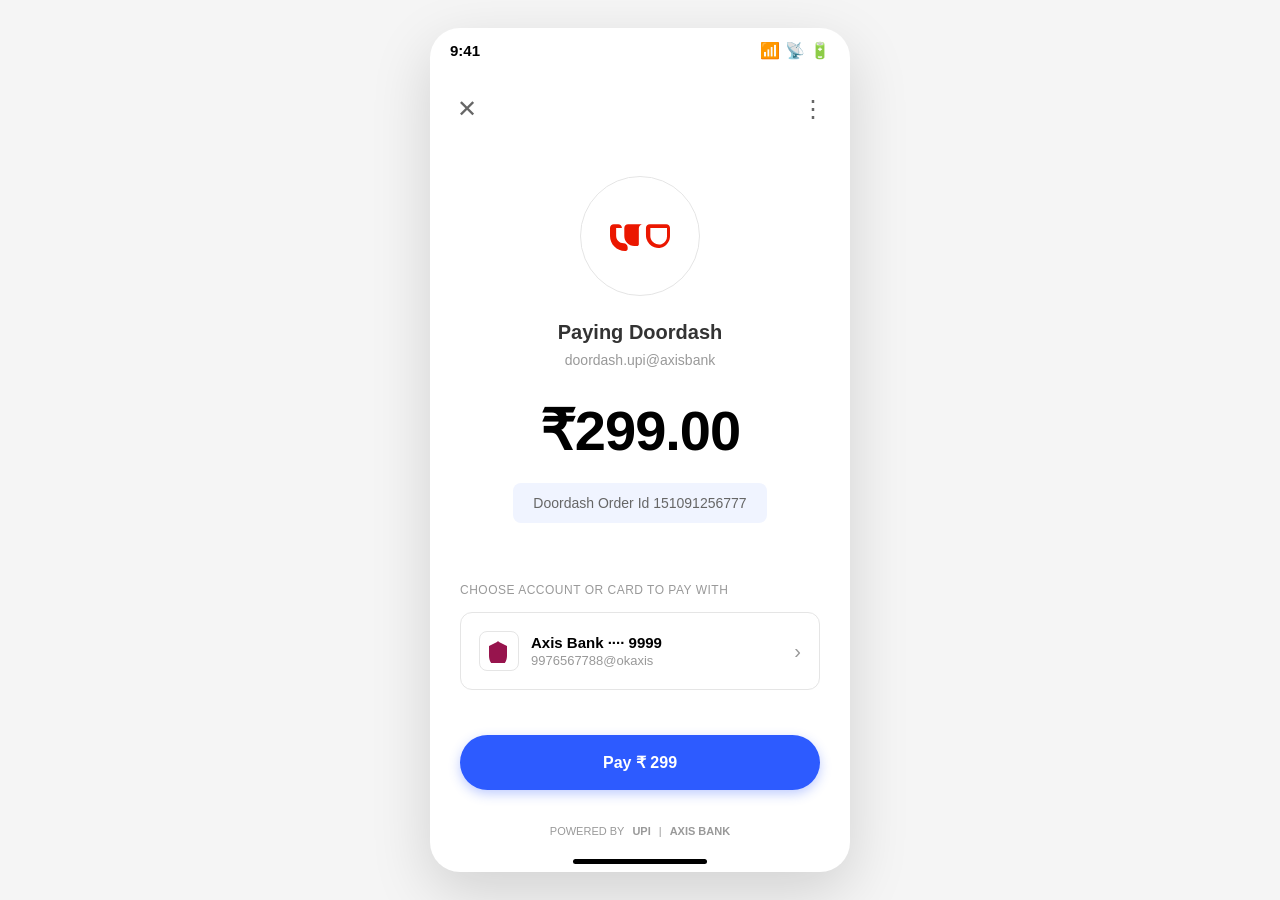
==== frontend/index.html @ 8aa138d8 "more" ====
<!DOCTYPE html>
<html lang="en">

<head>
    <meta charset="UTF-8">
    <meta name="viewport" content="width=device-width, initial-scale=1.0">
    <title>Payment Checkout</title>
    <style>
        * {
            margin: 0;
            padding: 0;
            box-sizing: border-box;
        }

        body {
            font-family: -apple-system, BlinkMacSystemFont, 'Segoe UI', Roboto, Oxygen, Ubuntu, Cantarell, sans-serif;
            background: #f5f5f5;
            min-height: 100vh;
            display: flex;
            justify-content: center;
            align-items: center;
            padding: 0;
            margin: 0;
        }

        .mobile-container {
            width: 100%;
            max-width: 390px;
            height: 100vh;
            max-height: 844px;
            background: white;
            border-radius: 0;
            box-shadow: none;
            position: relative;
            overflow: hidden;
            display: flex;
            flex-direction: column;
        }

        /* Tablet and Desktop Styles */
        @media (min-width: 768px) {
            body {
                padding: 20px;
            }

            .mobile-container {
                height: 844px;
                border-radius: 30px;
                box-shadow: 0 20px 60px rgba(0, 0, 0, 0.15);
                overflow-y: auto;
            }

            .status-bar {
                display: none;
            }

            .bottom-indicator {
                display: block;
            }
        }

        /* Mobile Styles */
        @media (max-width: 767px) {
            .mobile-container {
                max-width: 100%;
                height: 100vh;
                border-radius: 0;
            }

            .status-bar {
                display: flex;
                background: white;
            }

            .bottom-indicator {
                display: none;
            }
        }

        /* Small Mobile Screens */
        @media (max-width: 375px) {
            .amount {
                font-size: 48px;
            }

            .logo-container {
                width: 100px;
                height: 100px;
                margin-bottom: 20px;
            }

            .logo {
                width: 50px;
                height: 50px;
            }

            .content {
                padding: 30px 20px;
            }
        }

        /* Large Desktop Screens */
        @media (min-width: 1024px) {
            .mobile-container {
                max-width: 420px;
            }
        }

        .status-bar {
            display: flex;
            justify-content: space-between;
            align-items: center;
            padding: 12px 20px;
            height: 44px;
        }

        .time {
            font-size: 15px;
            font-weight: 600;
            color: #000;
        }

        .status-icons {
            display: flex;
            gap: 5px;
            align-items: center;
        }

        .signal,
        .wifi,
        .battery {
            color: #000;
        }

        .header {
            display: flex;
            justify-content: space-between;
            align-items: center;
            padding: 20px;
        }

        .close-btn,
        .menu-btn {
            width: 24px;
            height: 24px;
            background: none;
            border: none;
            cursor: pointer;
            font-size: 24px;
            color: #666;
            display: flex;
            align-items: center;
            justify-content: center;
        }

        /* Responsive Header Styles */
        @media (max-width: 767px) {
            .status-bar {
                padding: 10px 15px;
                height: 40px;
            }

            .time {
                font-size: 14px;
            }

            .header {
                padding: 15px;
            }

            .close-btn,
            .menu-btn {
                width: 22px;
                height: 22px;
                font-size: 22px;
            }
        }

        @media (max-width: 375px) {
            .status-bar {
                padding: 8px 12px;
            }

            .header {
                padding: 12px;
            }

            .close-btn,
            .menu-btn {
                width: 20px;
                height: 20px;
                font-size: 20px;
            }
        }

        @media (min-width: 768px) {
            .header {
                padding: 25px;
            }
        }

        .content {
            padding: 40px 20px;
            text-align: center;
        }

        .logo-container {
            width: 120px;
            height: 120px;
            margin: 0 auto 30px;
            border-radius: 50%;
            border: 1px solid #e5e5e5;
            display: flex;
            align-items: center;
            justify-content: center;
            background: white;
        }

        .logo {
            width: 60px;
            height: 60px;
        }

        .merchant-name {
            font-size: 20px;
            font-weight: 600;
            color: #333;
            margin-bottom: 8px;
        }

        .merchant-upi {
            font-size: 14px;
            color: #999;
            margin-bottom: 40px;
        }

        .amount {
            font-size: 56px;
            font-weight: 700;
            color: #000;
            margin-bottom: 20px;
            letter-spacing: -1px;
        }

        .order-id {
            background: #f0f4ff;
            color: #666;
            font-size: 14px;
            padding: 12px 20px;
            border-radius: 8px;
            display: inline-block;
            margin-bottom: 60px;
        }

        /* Responsive Content Styles */
        @media (max-width: 767px) {
            .content {
                padding: 30px 20px;
            }

            .logo-container {
                width: 100px;
                height: 100px;
                margin-bottom: 25px;
            }

            .logo {
                width: 50px;
                height: 50px;
            }

            .merchant-name {
                font-size: 18px;
            }

            .merchant-upi {
                font-size: 13px;
                margin-bottom: 30px;
            }

            .amount {
                font-size: 48px;
            }

            .order-id {
                font-size: 12px;
                padding: 10px 16px;
                margin-bottom: 40px;
            }
        }

        @media (max-width: 375px) {
            .content {
                padding: 20px 15px;
            }

            .amount {
                font-size: 42px;
            }

            .order-id {
                font-size: 11px;
                padding: 8px 12px;
                margin-bottom: 30px;
            }
        }

        @media (min-width: 768px) {
            .content {
                padding: 30px 30px 20px;
            }

            .logo-container {
                margin-bottom: 25px;
            }

            .merchant-upi {
                margin-bottom: 30px;
            }

            .order-id {
                margin-bottom: 40px;
            }
        }

        .payment-method-section {
            text-align: left;
            padding: 0 20px;
            margin-bottom: 30px;
        }

        .section-title {
            font-size: 12px;
            color: #999;
            text-transform: uppercase;
            letter-spacing: 0.5px;
            margin-bottom: 15px;
        }

        .payment-method {
            display: flex;
            align-items: center;
            justify-content: space-between;
            padding: 16px;
            border: 1px solid #e5e5e5;
            border-radius: 12px;
            cursor: pointer;
            transition: all 0.3s ease;
        }

        .payment-method:hover {
            border-color: #2d5bff;
            background: #f8f9ff;
        }

        .payment-method-left {
            display: flex;
            align-items: center;
            gap: 12px;
        }

        .bank-logo {
            width: 40px;
            height: 40px;
            border-radius: 8px;
            background: #fff;
            display: flex;
            align-items: center;
            justify-content: center;
            border: 1px solid #e5e5e5;
        }

        .bank-details {
            display: flex;
            flex-direction: column;
        }

        .bank-name {
            font-size: 15px;
            font-weight: 600;
            color: #000;
            margin-bottom: 2px;
        }

        .account-number {
            font-size: 13px;
            color: #999;
        }

        .dropdown-icon {
            font-size: 20px;
            color: #999;
        }

        .pay-button {
            margin: 20px;
            width: calc(100% - 40px);
            padding: 18px;
            background: #2d5bff;
            color: white;
            font-size: 16px;
            font-weight: 600;
            border: none;
            border-radius: 50px;
            cursor: pointer;
            transition: all 0.3s ease;
            box-shadow: 0 4px 12px rgba(45, 91, 255, 0.3);
        }

        .pay-button:hover {
            background: #2347dd;
            transform: translateY(-1px);
            box-shadow: 0 6px 16px rgba(45, 91, 255, 0.4);
        }

        .pay-button:active {
            transform: translateY(0);
        }

        .powered-by {
            display: flex;
            align-items: center;
            justify-content: center;
            gap: 8px;
            font-size: 11px;
            color: #999;
            margin-top: 15px;
        }

        /* Responsive Payment Method Styles */
        @media (max-width: 767px) {
            .payment-method-section {
                padding: 0 15px;
                margin-bottom: 20px;
            }

            .section-title {
                font-size: 11px;
                margin-bottom: 12px;
            }

            .payment-method {
                padding: 14px;
            }

            .bank-logo {
                width: 36px;
                height: 36px;
            }

            .bank-name {
                font-size: 14px;
            }

            .account-number {
                font-size: 12px;
            }

            .pay-button {
                margin: 15px;
                width: calc(100% - 30px);
                padding: 16px;
                font-size: 15px;
            }

            .powered-by {
                font-size: 10px;
                margin-top: 10px;
            }
        }

        @media (max-width: 375px) {
            .payment-method-section {
                padding: 0 12px;
            }

            .payment-method {
                padding: 12px;
            }

            .bank-logo {
                width: 32px;
                height: 32px;
            }

            .bank-name {
                font-size: 13px;
            }

            .account-number {
                font-size: 11px;
            }

            .pay-button {
                margin: 12px;
                width: calc(100% - 24px);
                padding: 14px;
                font-size: 14px;
            }
        }

        @media (min-width: 768px) {
            .payment-method-section {
                padding: 0 30px;
                margin-bottom: 25px;
            }

            .payment-method {
                padding: 18px;
            }

            .pay-button {
                margin: 20px 30px;
                width: calc(100% - 60px);
                padding: 18px;
            }

            .powered-by {
                margin-top: 15px;
                padding-bottom: 20px;
            }
        }

        /* Modal Overlay */
        .modal-overlay {
            position: fixed;
            top: 0;
            left: 0;
            width: 100%;
            height: 100%;
            background: rgba(0, 0, 0, 0.5);
            display: none;
            align-items: center;
            justify-content: center;
            z-index: 1000;
            opacity: 0;
            transition: opacity 0.3s ease;
            padding: 20px;
        }

        .modal-overlay.show {
            display: flex;
            opacity: 1;
        }

        /* UPI PIN Modal */
        .pin-modal {
            background: white;
            border-radius: 20px;
            padding: 40px 30px;
            width: 100%;
            max-width: 350px;
            text-align: center;
            transform: scale(0.9);
            transition: transform 0.3s ease;
        }

        .modal-overlay.show .pin-modal {
            transform: scale(1);
        }

        .pin-header {
            display: flex;
            align-items: center;
            justify-content: space-between;
            margin-bottom: 30px;
        }

        .pin-title {
            font-size: 14px;
            color: #666;
            letter-spacing: 0.5px;
            font-weight: 500;
        }

        .show-pin-btn {
            display: flex;
            align-items: center;
            gap: 6px;
            background: none;
            border: none;
            color: #999;
            font-size: 13px;
            cursor: pointer;
            text-transform: uppercase;
            letter-spacing: 0.5px;
        }

        .eye-icon {
            font-size: 18px;
        }

        .pin-dots {
            display: flex;
            justify-content: center;
            gap: 20px;
            margin: 30px 0 40px;
        }

        .pin-dot {
            width: 16px;
            height: 16px;
            border-radius: 50%;
            background: #ddd;
            transition: all 0.2s ease;
        }

        .pin-dot.filled {
            background: #333;
            transform: scale(1.1);
        }

        .pin-input {
            position: absolute;
            opacity: 0;
            pointer-events: none;
        }

        /* Success Screen */
        .success-screen {
            position: fixed;
            top: 0;
            left: 0;
            width: 100%;
            height: 100%;
            background: #f5f5f5;
            display: none;
            align-items: center;
            justify-content: center;
            z-index: 2000;
            opacity: 0;
            transition: opacity 0.3s ease;
        }

        .success-screen.show {
            display: flex;
            opacity: 1;
        }

        .success-content {
            text-align: center;
            padding: 40px 20px;
            max-width: 400px;
        }

        .success-icon {
            width: 80px;
            height: 80px;
            background: #4caf50;
            border-radius: 50%;
            display: flex;
            align-items: center;
            justify-content: center;
            margin: 0 auto 30px;
            animation: scaleIn 0.5s ease;
        }

        .success-icon::before {
            content: '✓';
            font-size: 48px;
            color: white;
            font-weight: bold;
        }

        @keyframes scaleIn {
            0% {
                transform: scale(0);
            }

            50% {
                transform: scale(1.1);
            }

            100% {
                transform: scale(1);
            }
        }

        .success-title {
            font-size: 22px;
            font-weight: 600;
            color: #333;
            margin-bottom: 12px;
        }

        .success-message {
            font-size: 15px;
            color: #999;
            line-height: 1.5;
        }

        /* Responsive Modal Styles */
        @media (max-width: 767px) {
            .pin-modal {
                padding: 30px 20px;
                max-width: 90%;
            }

            .pin-dots {
                gap: 15px;
            }

            .success-icon {
                width: 70px;
                height: 70px;
            }

            .success-icon::before {
                font-size: 40px;
            }

            .success-title {
                font-size: 20px;
            }

            .success-message {
                font-size: 14px;
            }
        }

        @media (max-width: 375px) {
            .pin-modal {
                padding: 25px 15px;
            }

            .pin-title {
                font-size: 12px;
            }

            .show-pin-btn {
                font-size: 11px;
            }

            .pin-dots {
                gap: 12px;
                margin: 20px 0 30px;
            }

            .pin-dot {
                width: 14px;
                height: 14px;
            }

            .success-title {
                font-size: 18px;
            }
        }

        @media (min-width: 768px) {
            .pin-modal {
                padding: 50px 40px;
            }

            .success-content {
                padding: 60px 40px;
            }

            .success-icon {
                width: 100px;
                height: 100px;
            }

            .success-icon::before {
                font-size: 60px;
            }

            .success-title {
                font-size: 26px;
            }

            .success-message {
                font-size: 16px;
            }
        }

        /* Bottom indicator */
        .bottom-indicator {
            position: absolute;
            bottom: 8px;
            left: 50%;
            transform: translateX(-50%);
            width: 134px;
            height: 5px;
            background: #000;
            border-radius: 100px;
        }

        /* Doordash Logo SVG */
        .doordash-logo {
            fill: #eb1700;
        }
    </style>
</head>

<body>
    <div class="mobile-container">
        <div class="status-bar">
            <div class="time">9:41</div>
            <div class="status-icons">
                <span class="signal">📶</span>
                <span class="wifi">📡</span>
                <span class="battery">🔋</span>
            </div>
        </div>

        <div class="header">
            <button class="close-btn">✕</button>
            <button class="menu-btn">⋮</button>
        </div>

        <div class="content">
            <div class="logo-container">
                <svg class="logo doordash-logo" viewBox="0 0 256 256" xmlns="http://www.w3.org/2000/svg">
                    <path
                        d="M256 128c0 21.7-13.1 40.3-31.9 48.4-2.6.9-5.3 1.6-8.1 2.1-8.6 1.7-17.8 1.2-26.7-2.1-16.4-6.1-29.1-19.8-33.9-36.8-1.3-4.6-2-9.4-2-14.3V93.7c0-8.9 7.2-16.1 16.1-16.1h70.4c8.9 0 16.1 7.2 16.1 16.1V128zm-83.9-34.3v34.6c0 3.3.5 6.5 1.4 9.6 3.2 11.4 12.3 20.6 23.7 24.7 6.2 2.2 12.8 2.5 19.2 1.4 1.9-.3 3.7-.8 5.5-1.4 12.6-5.5 21.3-18 21.3-32.3V93.7H172.1z" />
                    <path
                        d="M147.5 77.6H77.1c-8.9 0-16.1 7.2-16.1 16.1v34.6c0 23.5 19.1 42.6 42.6 42.6h11.3c4.5 0 8.1-3.6 8.1-8.1v-68.1c0-9.5 7.7-17.1 17.1-17.1h7.4z" />
                    <path
                        d="M50.9 93.7c0-8.9-7.2-16.1-16.1-16.1H16.1C7.2 77.6 0 84.8 0 93.7V128c0 35.3 28.7 64 64 64h3.2c4.5 0 8.1-3.6 8.1-8.1v-7.4c0-9.5-7.7-17.1-17.1-17.1-17.7 0-32-14.3-32-32V93.7h24.7z" />
                </svg>
            </div>

            <div class="merchant-name">Paying Doordash</div>
            <div class="merchant-upi">doordash.upi@axisbank</div>

            <div class="amount">₹299.00</div>

            <div class="order-id">Doordash Order Id 151091256777</div>
        </div>

        <div class="payment-method-section">
            <div class="section-title">Choose account or card to pay with</div>
            <div class="payment-method">
                <div class="payment-method-left">
                    <div class="bank-logo">
                        <svg width="24" height="24" viewBox="0 0 24 24" fill="none">
                            <path d="M12 2L2 7v10c0 5.5 3.84 10.74 9 12 5.16-1.26 9-6.5 9-12V7l-10-5z" fill="#97144D" />
                            <path d="M12 2L2 7v10c0 5.5 3.84 10.74 9 12 5.16-1.26 9-6.5 9-12V7l-10-5z" fill="url(#grad)"
                                opacity="0.3" />
                        </svg>
                    </div>
                    <div class="bank-details">
                        <div class="bank-name">Axis Bank ···· 9999</div>
                        <div class="account-number">9976567788@okaxis</div>
                    </div>
                </div>
                <div class="dropdown-icon">›</div>
            </div>
        </div>

        <button class="pay-button" onclick="processPayment()">Pay ₹ 299</button>

        <div class="powered-by">
            POWERED BY <strong>UPI</strong> | <strong>AXIS BANK</strong>
        </div>

        <div class="bottom-indicator"></div>
    </div>

    <!-- UPI PIN Modal -->
    <div id="pinModal" class="modal-overlay">
        <div class="pin-modal">
            <div class="pin-header">
                <div class="pin-title">ENTER UPI PIN</div>
                <button class="show-pin-btn" onclick="togglePinVisibility()">
                    <span class="eye-icon">👁</span>
                    <span id="showPinText">SHOW</span>
                </button>
            </div>

            <div class="pin-dots">
                <div class="pin-dot" id="dot1"></div>
                <div class="pin-dot" id="dot2"></div>
                <div class="pin-dot" id="dot3"></div>
                <div class="pin-dot" id="dot4"></div>
            </div>

            <input type="password" id="pinInput" class="pin-input" maxlength="4" pattern="[0-9]*" inputmode="numeric"
                autofocus>
        </div>
    </div>

    <!-- Success Screen -->
    <div id="successScreen" class="success-screen">
        <div class="success-content">
            <div class="success-icon"></div>
            <div class="success-title">Payment of ₹899 successful!</div>
            <div class="success-message">Your order will arrive in 10 mins, sit tight ;)</div>
        </div>
    </div>

    <script>
        let pinValue = '';
        let showPin = false;

        function processPayment() {
            // Show PIN modal
            const pinModal = document.getElementById('pinModal');
            pinModal.classList.add('show');

            // Focus on hidden input to trigger mobile keyboard
            setTimeout(() => {
                document.getElementById('pinInput').focus();
            }, 300);
        }

        // Handle PIN input
        document.getElementById('pinInput').addEventListener('input', (e) => {
            pinValue = e.target.value;
            updatePinDots();

            // Auto-submit when 4 digits entered
            if (pinValue.length === 4) {
                setTimeout(() => {
                    submitPin();
                }, 300);
            }
        });

        function updatePinDots() {
            for (let i = 1; i <= 4; i++) {
                const dot = document.getElementById(`dot${i}`);
                if (i <= pinValue.length) {
                    dot.classList.add('filled');

                    // Show actual number if showPin is true
                    if (showPin && pinValue[i - 1]) {
                        dot.textContent = pinValue[i - 1];
                        dot.style.display = 'flex';
                        dot.style.alignItems = 'center';
                        dot.style.justifyContent = 'center';
                        dot.style.fontSize = '14px';
                        dot.style.fontWeight = 'bold';
                        dot.style.color = 'white';
                        dot.style.background = '#333';
                    } else {
                        dot.textContent = '';
                        dot.style.background = '#333';
                    }
                } else {
                    dot.classList.remove('filled');
                    dot.textContent = '';
                    dot.style.background = '#ddd';
                }
            }
        }

        function togglePinVisibility() {
            showPin = !showPin;
            const showPinText = document.getElementById('showPinText');
            showPinText.textContent = showPin ? 'HIDE' : 'SHOW';
            updatePinDots();
        }

        function submitPin() {
            // Hide PIN modal
            const pinModal = document.getElementById('pinModal');
            pinModal.classList.remove('show');

            // Show success screen after a brief delay
            setTimeout(() => {
                const successScreen = document.getElementById('successScreen');
                successScreen.classList.add('show');

                // Reset PIN input
                pinValue = '';
                document.getElementById('pinInput').value = '';
                updatePinDots();

                // Optional: Auto-close success screen after some time
                // setTimeout(() => {
                //     successScreen.classList.remove('show');
                // }, 5000);
            }, 200);
        }

        // Close button functionality
        document.querySelector('.close-btn').addEventListener('click', () => {
            if (confirm('Are you sure you want to cancel this payment?')) {
                // Reset everything
                document.getElementById('pinModal').classList.remove('show');
                document.getElementById('successScreen').classList.remove('show');
            }
        });

        // Close modal when clicking outside
        document.getElementById('pinModal').addEventListener('click', (e) => {
            if (e.target.id === 'pinModal') {
                document.getElementById('pinModal').classList.remove('show');
                pinValue = '';
                document.getElementById('pinInput').value = '';
                updatePinDots();
            }
        });

        // Close success screen when clicked
        document.getElementById('successScreen').addEventListener('click', () => {
            document.getElementById('successScreen').classList.remove('show');
        });
    </script>
</body>

</html>
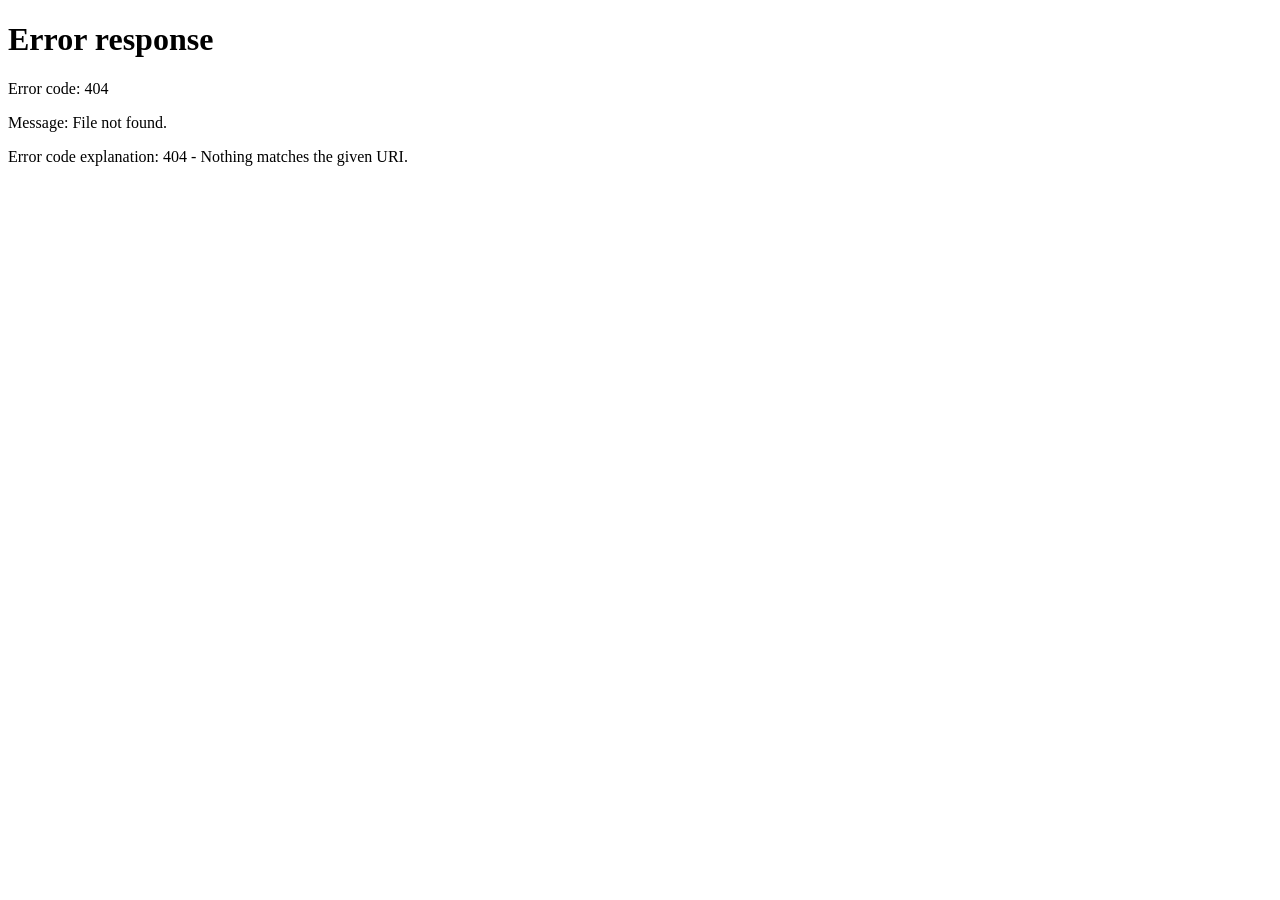
==== commit 9f29122c: "local prototype ready" ====
--- a/frontend/index.html
+++ b/frontend/index.html
@@ -889,48 +889,130 @@
         </div>
     </div>
 
+    <script src="config.js"></script>
     <script>
+        // Enforce Authentication
+        requireAuth('user');
+
+        // Parse URL Parameters
+        const params = new URLSearchParams(window.location.search);
+        const subId = params.get('sub_id');
+        const user = getUser();
+
+        let subData = null;
         let pinValue = '';
         let showPin = false;
 
+        // Initial Load
+        async function initCheckout() {
+            if (!subId) {
+                alert("Missing subscription ID");
+                window.location.href = "/user/dashboard.html";
+                return;
+            }
+
+            if (!user) return; // Should be handled by requireAuth
+
+            try {
+                // Fetch Subscription Details
+                const res = await fetch(`${API_URL}/subscriptions/?user_id=${user.id}`);
+                const subs = await res.json();
+                subData = subs.find(s => s.id == subId);
+
+                if (!subData) {
+                    alert("Subscription not found");
+                    window.location.href = "/user/dashboard.html";
+                    return;
+                }
+
+                // Update UI
+                const price = subData.price || 0;
+                document.querySelector('.amount').textContent = `₹${price}`;
+                document.querySelector('.pay-button').textContent = `Pay ₹${price}`;
+                document.querySelector('.merchant-name').textContent = `Paying ${subData.plan_name || 'Service'}`;
+                document.querySelector('.order-id').textContent = `Order Id #${subId}`;
+                document.querySelector('.success-title').textContent = `Payment of ₹${price} successful!`;
+
+                // Fetch QR for verification if needed (background)
+                const qrRes = await fetch(`${API_URL}/payments/generate-qr?amount=${price}&order_id=${subId}&user_id=${user.id}`);
+                if (!qrRes.ok) throw new Error(`QR generation failed: ${qrRes.status}`);
+
+                const qrData = await qrRes.json();
+                console.log("QR Data (internal):", qrData);
+
+                // Keep the original logo (SVG) as requested
+                // (Removed the code that replaced logoContainer.innerHTML)
+
+            } catch (err) {
+                console.error("Init Error:", err);
+                alert("Error initializing checkout: " + err.message);
+            }
+        }
+
+        initCheckout();
+
         function processPayment() {
-            // Show PIN modal
             const pinModal = document.getElementById('pinModal');
             pinModal.classList.add('show');
-
-            // Focus on hidden input to trigger mobile keyboard
-            setTimeout(() => {
-                document.getElementById('pinInput').focus();
-            }, 300);
-        }
-
-        // Handle PIN input
+            setTimeout(() => { document.getElementById('pinInput').focus(); }, 300);
+        }
+
         document.getElementById('pinInput').addEventListener('input', (e) => {
             pinValue = e.target.value;
             updatePinDots();
-
-            // Auto-submit when 4 digits entered
             if (pinValue.length === 4) {
-                setTimeout(() => {
-                    submitPin();
-                }, 300);
+                setTimeout(() => { submitPin(); }, 300);
             }
         });
+
+        async function submitPin() {
+            const pinModal = document.getElementById('pinModal');
+
+            try {
+                const res = await fetch(`${API_URL}/payments/upi-payment`, {
+                    method: 'POST',
+                    headers: { 'Content-Type': 'application/json' },
+                    body: JSON.stringify({
+                        user_id: user.id,
+                        subscription_id: parseInt(subId),
+                        pin: pinValue
+                    })
+                });
+
+                if (res.ok) {
+                    // Update UI for success
+                    document.getElementById('pinModal').classList.remove('show');
+                    document.getElementById('successScreen').classList.add('show');
+
+                    // Specific message for polling flow
+                    document.querySelector('.success-title').textContent = "Payment Successful!";
+                    document.querySelector('.success-message').innerHTML = `
+                        Your subscription is now active.<br>
+                        <strong>You can close this tab/window.</strong><br>
+                        The checkout page on your other device will update automatically.
+                    `;
+                } else {
+                    const error = await res.json();
+                    alert(error.detail || "Payment failed");
+                    pinValue = '';
+                    document.getElementById('pinInput').value = '';
+                    updatePinDots();
+                }
+            } catch (err) {
+                alert("Network error: " + err.message);
+            }
+        }
 
         function updatePinDots() {
             for (let i = 1; i <= 4; i++) {
                 const dot = document.getElementById(`dot${i}`);
                 if (i <= pinValue.length) {
                     dot.classList.add('filled');
-
-                    // Show actual number if showPin is true
                     if (showPin && pinValue[i - 1]) {
                         dot.textContent = pinValue[i - 1];
                         dot.style.display = 'flex';
                         dot.style.alignItems = 'center';
                         dot.style.justifyContent = 'center';
-                        dot.style.fontSize = '14px';
-                        dot.style.fontWeight = 'bold';
                         dot.style.color = 'white';
                         dot.style.background = '#333';
                     } else {
@@ -947,55 +1029,12 @@
 
         function togglePinVisibility() {
             showPin = !showPin;
-            const showPinText = document.getElementById('showPinText');
-            showPinText.textContent = showPin ? 'HIDE' : 'SHOW';
+            document.getElementById('showPinText').textContent = showPin ? 'HIDE' : 'SHOW';
             updatePinDots();
         }
 
-        function submitPin() {
-            // Hide PIN modal
-            const pinModal = document.getElementById('pinModal');
-            pinModal.classList.remove('show');
-
-            // Show success screen after a brief delay
-            setTimeout(() => {
-                const successScreen = document.getElementById('successScreen');
-                successScreen.classList.add('show');
-
-                // Reset PIN input
-                pinValue = '';
-                document.getElementById('pinInput').value = '';
-                updatePinDots();
-
-                // Optional: Auto-close success screen after some time
-                // setTimeout(() => {
-                //     successScreen.classList.remove('show');
-                // }, 5000);
-            }, 200);
-        }
-
-        // Close button functionality
         document.querySelector('.close-btn').addEventListener('click', () => {
-            if (confirm('Are you sure you want to cancel this payment?')) {
-                // Reset everything
-                document.getElementById('pinModal').classList.remove('show');
-                document.getElementById('successScreen').classList.remove('show');
-            }
-        });
-
-        // Close modal when clicking outside
-        document.getElementById('pinModal').addEventListener('click', (e) => {
-            if (e.target.id === 'pinModal') {
-                document.getElementById('pinModal').classList.remove('show');
-                pinValue = '';
-                document.getElementById('pinInput').value = '';
-                updatePinDots();
-            }
-        });
-
-        // Close success screen when clicked
-        document.getElementById('successScreen').addEventListener('click', () => {
-            document.getElementById('successScreen').classList.remove('show');
+            if (confirm('Cancel payment?')) window.history.back();
         });
     </script>
 </body>
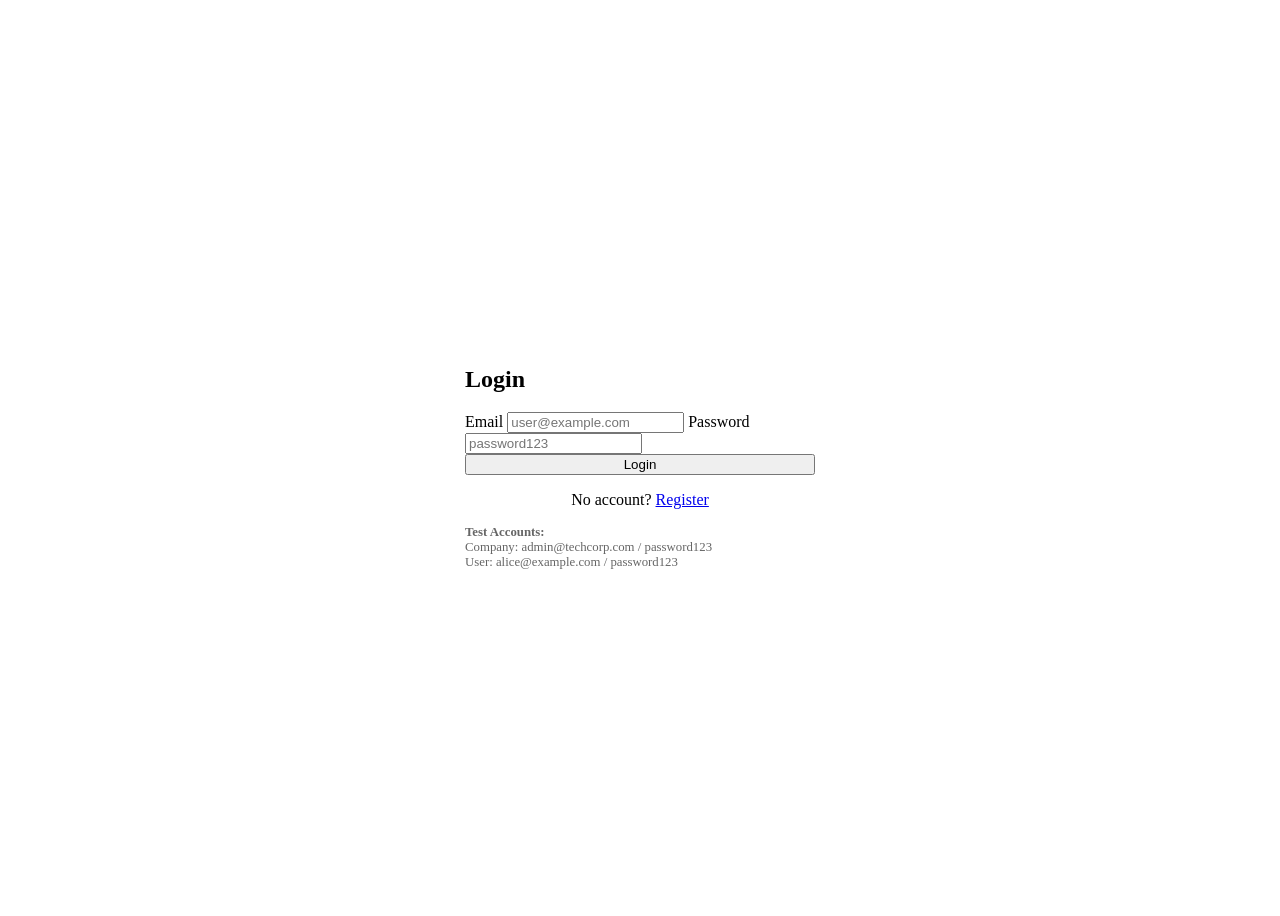
==== commit c86e8e52: "frontend urls and structure changed (2)" ====
--- a/frontend/index.html
+++ b/frontend/index.html
@@ -3,1038 +3,60 @@
 
 <head>
     <meta charset="UTF-8">
-    <meta name="viewport" content="width=device-width, initial-scale=1.0">
-    <title>Payment Checkout</title>
-    <style>
-        * {
-            margin: 0;
-            padding: 0;
-            box-sizing: border-box;
-        }
-
-        body {
-            font-family: -apple-system, BlinkMacSystemFont, 'Segoe UI', Roboto, Oxygen, Ubuntu, Cantarell, sans-serif;
-            background: #f5f5f5;
-            min-height: 100vh;
-            display: flex;
-            justify-content: center;
-            align-items: center;
-            padding: 0;
-            margin: 0;
-        }
-
-        .mobile-container {
-            width: 100%;
-            max-width: 390px;
-            height: 100vh;
-            max-height: 844px;
-            background: white;
-            border-radius: 0;
-            box-shadow: none;
-            position: relative;
-            overflow: hidden;
-            display: flex;
-            flex-direction: column;
-        }
-
-        /* Tablet and Desktop Styles */
-        @media (min-width: 768px) {
-            body {
-                padding: 20px;
-            }
-
-            .mobile-container {
-                height: 844px;
-                border-radius: 30px;
-                box-shadow: 0 20px 60px rgba(0, 0, 0, 0.15);
-                overflow-y: auto;
-            }
-
-            .status-bar {
-                display: none;
-            }
-
-            .bottom-indicator {
-                display: block;
-            }
-        }
-
-        /* Mobile Styles */
-        @media (max-width: 767px) {
-            .mobile-container {
-                max-width: 100%;
-                height: 100vh;
-                border-radius: 0;
-            }
-
-            .status-bar {
-                display: flex;
-                background: white;
-            }
-
-            .bottom-indicator {
-                display: none;
-            }
-        }
-
-        /* Small Mobile Screens */
-        @media (max-width: 375px) {
-            .amount {
-                font-size: 48px;
-            }
-
-            .logo-container {
-                width: 100px;
-                height: 100px;
-                margin-bottom: 20px;
-            }
-
-            .logo {
-                width: 50px;
-                height: 50px;
-            }
-
-            .content {
-                padding: 30px 20px;
-            }
-        }
-
-        /* Large Desktop Screens */
-        @media (min-width: 1024px) {
-            .mobile-container {
-                max-width: 420px;
-            }
-        }
-
-        .status-bar {
-            display: flex;
-            justify-content: space-between;
-            align-items: center;
-            padding: 12px 20px;
-            height: 44px;
-        }
-
-        .time {
-            font-size: 15px;
-            font-weight: 600;
-            color: #000;
-        }
-
-        .status-icons {
-            display: flex;
-            gap: 5px;
-            align-items: center;
-        }
-
-        .signal,
-        .wifi,
-        .battery {
-            color: #000;
-        }
-
-        .header {
-            display: flex;
-            justify-content: space-between;
-            align-items: center;
-            padding: 20px;
-        }
-
-        .close-btn,
-        .menu-btn {
-            width: 24px;
-            height: 24px;
-            background: none;
-            border: none;
-            cursor: pointer;
-            font-size: 24px;
-            color: #666;
-            display: flex;
-            align-items: center;
-            justify-content: center;
-        }
-
-        /* Responsive Header Styles */
-        @media (max-width: 767px) {
-            .status-bar {
-                padding: 10px 15px;
-                height: 40px;
-            }
-
-            .time {
-                font-size: 14px;
-            }
-
-            .header {
-                padding: 15px;
-            }
-
-            .close-btn,
-            .menu-btn {
-                width: 22px;
-                height: 22px;
-                font-size: 22px;
-            }
-        }
-
-        @media (max-width: 375px) {
-            .status-bar {
-                padding: 8px 12px;
-            }
-
-            .header {
-                padding: 12px;
-            }
-
-            .close-btn,
-            .menu-btn {
-                width: 20px;
-                height: 20px;
-                font-size: 20px;
-            }
-        }
-
-        @media (min-width: 768px) {
-            .header {
-                padding: 25px;
-            }
-        }
-
-        .content {
-            padding: 40px 20px;
-            text-align: center;
-        }
-
-        .logo-container {
-            width: 120px;
-            height: 120px;
-            margin: 0 auto 30px;
-            border-radius: 50%;
-            border: 1px solid #e5e5e5;
-            display: flex;
-            align-items: center;
-            justify-content: center;
-            background: white;
-        }
-
-        .logo {
-            width: 60px;
-            height: 60px;
-        }
-
-        .merchant-name {
-            font-size: 20px;
-            font-weight: 600;
-            color: #333;
-            margin-bottom: 8px;
-        }
-
-        .merchant-upi {
-            font-size: 14px;
-            color: #999;
-            margin-bottom: 40px;
-        }
-
-        .amount {
-            font-size: 56px;
-            font-weight: 700;
-            color: #000;
-            margin-bottom: 20px;
-            letter-spacing: -1px;
-        }
-
-        .order-id {
-            background: #f0f4ff;
-            color: #666;
-            font-size: 14px;
-            padding: 12px 20px;
-            border-radius: 8px;
-            display: inline-block;
-            margin-bottom: 60px;
-        }
-
-        /* Responsive Content Styles */
-        @media (max-width: 767px) {
-            .content {
-                padding: 30px 20px;
-            }
-
-            .logo-container {
-                width: 100px;
-                height: 100px;
-                margin-bottom: 25px;
-            }
-
-            .logo {
-                width: 50px;
-                height: 50px;
-            }
-
-            .merchant-name {
-                font-size: 18px;
-            }
-
-            .merchant-upi {
-                font-size: 13px;
-                margin-bottom: 30px;
-            }
-
-            .amount {
-                font-size: 48px;
-            }
-
-            .order-id {
-                font-size: 12px;
-                padding: 10px 16px;
-                margin-bottom: 40px;
-            }
-        }
-
-        @media (max-width: 375px) {
-            .content {
-                padding: 20px 15px;
-            }
-
-            .amount {
-                font-size: 42px;
-            }
-
-            .order-id {
-                font-size: 11px;
-                padding: 8px 12px;
-                margin-bottom: 30px;
-            }
-        }
-
-        @media (min-width: 768px) {
-            .content {
-                padding: 30px 30px 20px;
-            }
-
-            .logo-container {
-                margin-bottom: 25px;
-            }
-
-            .merchant-upi {
-                margin-bottom: 30px;
-            }
-
-            .order-id {
-                margin-bottom: 40px;
-            }
-        }
-
-        .payment-method-section {
-            text-align: left;
-            padding: 0 20px;
-            margin-bottom: 30px;
-        }
-
-        .section-title {
-            font-size: 12px;
-            color: #999;
-            text-transform: uppercase;
-            letter-spacing: 0.5px;
-            margin-bottom: 15px;
-        }
-
-        .payment-method {
-            display: flex;
-            align-items: center;
-            justify-content: space-between;
-            padding: 16px;
-            border: 1px solid #e5e5e5;
-            border-radius: 12px;
-            cursor: pointer;
-            transition: all 0.3s ease;
-        }
-
-        .payment-method:hover {
-            border-color: #2d5bff;
-            background: #f8f9ff;
-        }
-
-        .payment-method-left {
-            display: flex;
-            align-items: center;
-            gap: 12px;
-        }
-
-        .bank-logo {
-            width: 40px;
-            height: 40px;
-            border-radius: 8px;
-            background: #fff;
-            display: flex;
-            align-items: center;
-            justify-content: center;
-            border: 1px solid #e5e5e5;
-        }
-
-        .bank-details {
-            display: flex;
-            flex-direction: column;
-        }
-
-        .bank-name {
-            font-size: 15px;
-            font-weight: 600;
-            color: #000;
-            margin-bottom: 2px;
-        }
-
-        .account-number {
-            font-size: 13px;
-            color: #999;
-        }
-
-        .dropdown-icon {
-            font-size: 20px;
-            color: #999;
-        }
-
-        .pay-button {
-            margin: 20px;
-            width: calc(100% - 40px);
-            padding: 18px;
-            background: #2d5bff;
-            color: white;
-            font-size: 16px;
-            font-weight: 600;
-            border: none;
-            border-radius: 50px;
-            cursor: pointer;
-            transition: all 0.3s ease;
-            box-shadow: 0 4px 12px rgba(45, 91, 255, 0.3);
-        }
-
-        .pay-button:hover {
-            background: #2347dd;
-            transform: translateY(-1px);
-            box-shadow: 0 6px 16px rgba(45, 91, 255, 0.4);
-        }
-
-        .pay-button:active {
-            transform: translateY(0);
-        }
-
-        .powered-by {
-            display: flex;
-            align-items: center;
-            justify-content: center;
-            gap: 8px;
-            font-size: 11px;
-            color: #999;
-            margin-top: 15px;
-        }
-
-        /* Responsive Payment Method Styles */
-        @media (max-width: 767px) {
-            .payment-method-section {
-                padding: 0 15px;
-                margin-bottom: 20px;
-            }
-
-            .section-title {
-                font-size: 11px;
-                margin-bottom: 12px;
-            }
-
-            .payment-method {
-                padding: 14px;
-            }
-
-            .bank-logo {
-                width: 36px;
-                height: 36px;
-            }
-
-            .bank-name {
-                font-size: 14px;
-            }
-
-            .account-number {
-                font-size: 12px;
-            }
-
-            .pay-button {
-                margin: 15px;
-                width: calc(100% - 30px);
-                padding: 16px;
-                font-size: 15px;
-            }
-
-            .powered-by {
-                font-size: 10px;
-                margin-top: 10px;
-            }
-        }
-
-        @media (max-width: 375px) {
-            .payment-method-section {
-                padding: 0 12px;
-            }
-
-            .payment-method {
-                padding: 12px;
-            }
-
-            .bank-logo {
-                width: 32px;
-                height: 32px;
-            }
-
-            .bank-name {
-                font-size: 13px;
-            }
-
-            .account-number {
-                font-size: 11px;
-            }
-
-            .pay-button {
-                margin: 12px;
-                width: calc(100% - 24px);
-                padding: 14px;
-                font-size: 14px;
-            }
-        }
-
-        @media (min-width: 768px) {
-            .payment-method-section {
-                padding: 0 30px;
-                margin-bottom: 25px;
-            }
-
-            .payment-method {
-                padding: 18px;
-            }
-
-            .pay-button {
-                margin: 20px 30px;
-                width: calc(100% - 60px);
-                padding: 18px;
-            }
-
-            .powered-by {
-                margin-top: 15px;
-                padding-bottom: 20px;
-            }
-        }
-
-        /* Modal Overlay */
-        .modal-overlay {
-            position: fixed;
-            top: 0;
-            left: 0;
-            width: 100%;
-            height: 100%;
-            background: rgba(0, 0, 0, 0.5);
-            display: none;
-            align-items: center;
-            justify-content: center;
-            z-index: 1000;
-            opacity: 0;
-            transition: opacity 0.3s ease;
-            padding: 20px;
-        }
-
-        .modal-overlay.show {
-            display: flex;
-            opacity: 1;
-        }
-
-        /* UPI PIN Modal */
-        .pin-modal {
-            background: white;
-            border-radius: 20px;
-            padding: 40px 30px;
-            width: 100%;
-            max-width: 350px;
-            text-align: center;
-            transform: scale(0.9);
-            transition: transform 0.3s ease;
-        }
-
-        .modal-overlay.show .pin-modal {
-            transform: scale(1);
-        }
-
-        .pin-header {
-            display: flex;
-            align-items: center;
-            justify-content: space-between;
-            margin-bottom: 30px;
-        }
-
-        .pin-title {
-            font-size: 14px;
-            color: #666;
-            letter-spacing: 0.5px;
-            font-weight: 500;
-        }
-
-        .show-pin-btn {
-            display: flex;
-            align-items: center;
-            gap: 6px;
-            background: none;
-            border: none;
-            color: #999;
-            font-size: 13px;
-            cursor: pointer;
-            text-transform: uppercase;
-            letter-spacing: 0.5px;
-        }
-
-        .eye-icon {
-            font-size: 18px;
-        }
-
-        .pin-dots {
-            display: flex;
-            justify-content: center;
-            gap: 20px;
-            margin: 30px 0 40px;
-        }
-
-        .pin-dot {
-            width: 16px;
-            height: 16px;
-            border-radius: 50%;
-            background: #ddd;
-            transition: all 0.2s ease;
-        }
-
-        .pin-dot.filled {
-            background: #333;
-            transform: scale(1.1);
-        }
-
-        .pin-input {
-            position: absolute;
-            opacity: 0;
-            pointer-events: none;
-        }
-
-        /* Success Screen */
-        .success-screen {
-            position: fixed;
-            top: 0;
-            left: 0;
-            width: 100%;
-            height: 100%;
-            background: #f5f5f5;
-            display: none;
-            align-items: center;
-            justify-content: center;
-            z-index: 2000;
-            opacity: 0;
-            transition: opacity 0.3s ease;
-        }
-
-        .success-screen.show {
-            display: flex;
-            opacity: 1;
-        }
-
-        .success-content {
-            text-align: center;
-            padding: 40px 20px;
-            max-width: 400px;
-        }
-
-        .success-icon {
-            width: 80px;
-            height: 80px;
-            background: #4caf50;
-            border-radius: 50%;
-            display: flex;
-            align-items: center;
-            justify-content: center;
-            margin: 0 auto 30px;
-            animation: scaleIn 0.5s ease;
-        }
-
-        .success-icon::before {
-            content: '✓';
-            font-size: 48px;
-            color: white;
-            font-weight: bold;
-        }
-
-        @keyframes scaleIn {
-            0% {
-                transform: scale(0);
-            }
-
-            50% {
-                transform: scale(1.1);
-            }
-
-            100% {
-                transform: scale(1);
-            }
-        }
-
-        .success-title {
-            font-size: 22px;
-            font-weight: 600;
-            color: #333;
-            margin-bottom: 12px;
-        }
-
-        .success-message {
-            font-size: 15px;
-            color: #999;
-            line-height: 1.5;
-        }
-
-        /* Responsive Modal Styles */
-        @media (max-width: 767px) {
-            .pin-modal {
-                padding: 30px 20px;
-                max-width: 90%;
-            }
-
-            .pin-dots {
-                gap: 15px;
-            }
-
-            .success-icon {
-                width: 70px;
-                height: 70px;
-            }
-
-            .success-icon::before {
-                font-size: 40px;
-            }
-
-            .success-title {
-                font-size: 20px;
-            }
-
-            .success-message {
-                font-size: 14px;
-            }
-        }
-
-        @media (max-width: 375px) {
-            .pin-modal {
-                padding: 25px 15px;
-            }
-
-            .pin-title {
-                font-size: 12px;
-            }
-
-            .show-pin-btn {
-                font-size: 11px;
-            }
-
-            .pin-dots {
-                gap: 12px;
-                margin: 20px 0 30px;
-            }
-
-            .pin-dot {
-                width: 14px;
-                height: 14px;
-            }
-
-            .success-title {
-                font-size: 18px;
-            }
-        }
-
-        @media (min-width: 768px) {
-            .pin-modal {
-                padding: 50px 40px;
-            }
-
-            .success-content {
-                padding: 60px 40px;
-            }
-
-            .success-icon {
-                width: 100px;
-                height: 100px;
-            }
-
-            .success-icon::before {
-                font-size: 60px;
-            }
-
-            .success-title {
-                font-size: 26px;
-            }
-
-            .success-message {
-                font-size: 16px;
-            }
-        }
-
-        /* Bottom indicator */
-        .bottom-indicator {
-            position: absolute;
-            bottom: 8px;
-            left: 50%;
-            transform: translateX(-50%);
-            width: 134px;
-            height: 5px;
-            background: #000;
-            border-radius: 100px;
-        }
-
-        /* Doordash Logo SVG */
-        .doordash-logo {
-            fill: #eb1700;
-        }
-    </style>
+    <title>Login - Billing System</title>
+    <link rel="stylesheet" href="../style.css">
 </head>
 
-<body>
-    <div class="mobile-container">
-        <div class="status-bar">
-            <div class="time">9:41</div>
-            <div class="status-icons">
-                <span class="signal">📶</span>
-                <span class="wifi">📡</span>
-                <span class="battery">🔋</span>
-            </div>
-        </div>
+<body style="display:flex; justify-content:center; align-items:center; height:100vh;">
 
-        <div class="header">
-            <button class="close-btn">✕</button>
-            <button class="menu-btn">⋮</button>
-        </div>
+    <div class="card" style="width: 350px;">
+        <h2>Login</h2>
+        <form id="loginForm">
+            <label>Email</label>
+            <input type="email" id="email" required placeholder="user@example.com">
 
-        <div class="content">
-            <div class="logo-container">
-                <svg class="logo doordash-logo" viewBox="0 0 256 256" xmlns="http://www.w3.org/2000/svg">
-                    <path
-                        d="M256 128c0 21.7-13.1 40.3-31.9 48.4-2.6.9-5.3 1.6-8.1 2.1-8.6 1.7-17.8 1.2-26.7-2.1-16.4-6.1-29.1-19.8-33.9-36.8-1.3-4.6-2-9.4-2-14.3V93.7c0-8.9 7.2-16.1 16.1-16.1h70.4c8.9 0 16.1 7.2 16.1 16.1V128zm-83.9-34.3v34.6c0 3.3.5 6.5 1.4 9.6 3.2 11.4 12.3 20.6 23.7 24.7 6.2 2.2 12.8 2.5 19.2 1.4 1.9-.3 3.7-.8 5.5-1.4 12.6-5.5 21.3-18 21.3-32.3V93.7H172.1z" />
-                    <path
-                        d="M147.5 77.6H77.1c-8.9 0-16.1 7.2-16.1 16.1v34.6c0 23.5 19.1 42.6 42.6 42.6h11.3c4.5 0 8.1-3.6 8.1-8.1v-68.1c0-9.5 7.7-17.1 17.1-17.1h7.4z" />
-                    <path
-                        d="M50.9 93.7c0-8.9-7.2-16.1-16.1-16.1H16.1C7.2 77.6 0 84.8 0 93.7V128c0 35.3 28.7 64 64 64h3.2c4.5 0 8.1-3.6 8.1-8.1v-7.4c0-9.5-7.7-17.1-17.1-17.1-17.7 0-32-14.3-32-32V93.7h24.7z" />
-                </svg>
-            </div>
+            <label>Password</label>
+            <input type="password" id="password" required placeholder="password123">
 
-            <div class="merchant-name">Paying Doordash</div>
-            <div class="merchant-upi">doordash.upi@axisbank</div>
-
-            <div class="amount">₹299.00</div>
-
-            <div class="order-id">Doordash Order Id 151091256777</div>
-        </div>
-
-        <div class="payment-method-section">
-            <div class="section-title">Choose account or card to pay with</div>
-            <div class="payment-method">
-                <div class="payment-method-left">
-                    <div class="bank-logo">
-                        <svg width="24" height="24" viewBox="0 0 24 24" fill="none">
-                            <path d="M12 2L2 7v10c0 5.5 3.84 10.74 9 12 5.16-1.26 9-6.5 9-12V7l-10-5z" fill="#97144D" />
-                            <path d="M12 2L2 7v10c0 5.5 3.84 10.74 9 12 5.16-1.26 9-6.5 9-12V7l-10-5z" fill="url(#grad)"
-                                opacity="0.3" />
-                        </svg>
-                    </div>
-                    <div class="bank-details">
-                        <div class="bank-name">Axis Bank ···· 9999</div>
-                        <div class="account-number">9976567788@okaxis</div>
-                    </div>
-                </div>
-                <div class="dropdown-icon">›</div>
-            </div>
-        </div>
-
-        <button class="pay-button" onclick="processPayment()">Pay ₹ 299</button>
-
-        <div class="powered-by">
-            POWERED BY <strong>UPI</strong> | <strong>AXIS BANK</strong>
-        </div>
-
-        <div class="bottom-indicator"></div>
-    </div>
-
-    <!-- UPI PIN Modal -->
-    <div id="pinModal" class="modal-overlay">
-        <div class="pin-modal">
-            <div class="pin-header">
-                <div class="pin-title">ENTER UPI PIN</div>
-                <button class="show-pin-btn" onclick="togglePinVisibility()">
-                    <span class="eye-icon">👁</span>
-                    <span id="showPinText">SHOW</span>
-                </button>
-            </div>
-
-            <div class="pin-dots">
-                <div class="pin-dot" id="dot1"></div>
-                <div class="pin-dot" id="dot2"></div>
-                <div class="pin-dot" id="dot3"></div>
-                <div class="pin-dot" id="dot4"></div>
-            </div>
-
-            <input type="password" id="pinInput" class="pin-input" maxlength="4" pattern="[0-9]*" inputmode="numeric"
-                autofocus>
+            <button type="submit" style="width:100%">Login</button>
+        </form>
+        <p style="text-align:center; margin-top:1rem;">
+            No account? <a href="register.html">Register</a>
+        </p>
+        <div style="margin-top: 1rem; font-size: 0.8rem; color: #666;">
+            <strong>Test Accounts:</strong><br>
+            Company: admin@techcorp.com / password123<br>
+            User: alice@example.com / password123
         </div>
     </div>
 
-    <!-- Success Screen -->
-    <div id="successScreen" class="success-screen">
-        <div class="success-content">
-            <div class="success-icon"></div>
-            <div class="success-title">Payment of ₹899 successful!</div>
-            <div class="success-message">Your order will arrive in 10 mins, sit tight ;)</div>
-        </div>
-    </div>
-
-    <script src="config.js"></script>
+    <script src="./config.js"></script>
     <script>
-        // Enforce Authentication
-        requireAuth('user');
-
-        // Parse URL Parameters
-        const params = new URLSearchParams(window.location.search);
-        const subId = params.get('sub_id');
-        const user = getUser();
-
-        let subData = null;
-        let pinValue = '';
-        let showPin = false;
-
-        // Initial Load
-        async function initCheckout() {
-            if (!subId) {
-                alert("Missing subscription ID");
-                window.location.href = "/user/dashboard.html";
-                return;
-            }
-
-            if (!user) return; // Should be handled by requireAuth
+        document.getElementById('loginForm').addEventListener('submit', async (e) => {
+            e.preventDefault();
+            const email = document.getElementById('email').value;
+            const password = document.getElementById('password').value;
 
             try {
-                // Fetch Subscription Details
-                const res = await fetch(`${API_URL}/subscriptions/?user_id=${user.id}`);
-                const subs = await res.json();
-                subData = subs.find(s => s.id == subId);
-
-                if (!subData) {
-                    alert("Subscription not found");
-                    window.location.href = "/user/dashboard.html";
-                    return;
-                }
-
-                // Update UI
-                const price = subData.price || 0;
-                document.querySelector('.amount').textContent = `₹${price}`;
-                document.querySelector('.pay-button').textContent = `Pay ₹${price}`;
-                document.querySelector('.merchant-name').textContent = `Paying ${subData.plan_name || 'Service'}`;
-                document.querySelector('.order-id').textContent = `Order Id #${subId}`;
-                document.querySelector('.success-title').textContent = `Payment of ₹${price} successful!`;
-
-                // Fetch QR for verification if needed (background)
-                const qrRes = await fetch(`${API_URL}/payments/generate-qr?amount=${price}&order_id=${subId}&user_id=${user.id}`);
-                if (!qrRes.ok) throw new Error(`QR generation failed: ${qrRes.status}`);
-
-                const qrData = await qrRes.json();
-                console.log("QR Data (internal):", qrData);
-
-                // Keep the original logo (SVG) as requested
-                // (Removed the code that replaced logoContainer.innerHTML)
-
-            } catch (err) {
-                console.error("Init Error:", err);
-                alert("Error initializing checkout: " + err.message);
-            }
-        }
-
-        initCheckout();
-
-        function processPayment() {
-            const pinModal = document.getElementById('pinModal');
-            pinModal.classList.add('show');
-            setTimeout(() => { document.getElementById('pinInput').focus(); }, 300);
-        }
-
-        document.getElementById('pinInput').addEventListener('input', (e) => {
-            pinValue = e.target.value;
-            updatePinDots();
-            if (pinValue.length === 4) {
-                setTimeout(() => { submitPin(); }, 300);
-            }
-        });
-
-        async function submitPin() {
-            const pinModal = document.getElementById('pinModal');
-
-            try {
-                const res = await fetch(`${API_URL}/payments/upi-payment`, {
+                const res = await fetch(`${API_URL}/auth/login`, {
                     method: 'POST',
                     headers: { 'Content-Type': 'application/json' },
-                    body: JSON.stringify({
-                        user_id: user.id,
-                        subscription_id: parseInt(subId),
-                        pin: pinValue
-                    })
+                    body: JSON.stringify({ email, password })
                 });
 
-                if (res.ok) {
-                    // Update UI for success
-                    document.getElementById('pinModal').classList.remove('show');
-                    document.getElementById('successScreen').classList.add('show');
+                if (!res.ok) throw new Error('Login failed');
 
-                    // Specific message for polling flow
-                    document.querySelector('.success-title').textContent = "Payment Successful!";
-                    document.querySelector('.success-message').innerHTML = `
-                        Your subscription is now active.<br>
-                        <strong>You can close this tab/window.</strong><br>
-                        The checkout page on your other device will update automatically.
-                    `;
+                const user = await res.json();
+                localStorage.setItem('user', JSON.stringify(user));
+
+                if (user.role === 'company') {
+                    window.location.href = 'company/dashboard.html';
                 } else {
-                    const error = await res.json();
-                    alert(error.detail || "Payment failed");
-                    pinValue = '';
-                    document.getElementById('pinInput').value = '';
-                    updatePinDots();
+                    window.location.href = 'user/dashboard.html';
                 }
             } catch (err) {
-                alert("Network error: " + err.message);
+                alert(err.message);
             }
-        }
-
-        function updatePinDots() {
-            for (let i = 1; i <= 4; i++) {
-                const dot = document.getElementById(`dot${i}`);
-                if (i <= pinValue.length) {
-                    dot.classList.add('filled');
-                    if (showPin && pinValue[i - 1]) {
-                        dot.textContent = pinValue[i - 1];
-                        dot.style.display = 'flex';
-                        dot.style.alignItems = 'center';
-                        dot.style.justifyContent = 'center';
-                        dot.style.color = 'white';
-                        dot.style.background = '#333';
-                    } else {
-                        dot.textContent = '';
-                        dot.style.background = '#333';
-                    }
-                } else {
-                    dot.classList.remove('filled');
-                    dot.textContent = '';
-                    dot.style.background = '#ddd';
-                }
-            }
-        }
-
-        function togglePinVisibility() {
-            showPin = !showPin;
-            document.getElementById('showPinText').textContent = showPin ? 'HIDE' : 'SHOW';
-            updatePinDots();
-        }
-
-        document.querySelector('.close-btn').addEventListener('click', () => {
-            if (confirm('Cancel payment?')) window.history.back();
         });
     </script>
 </body>
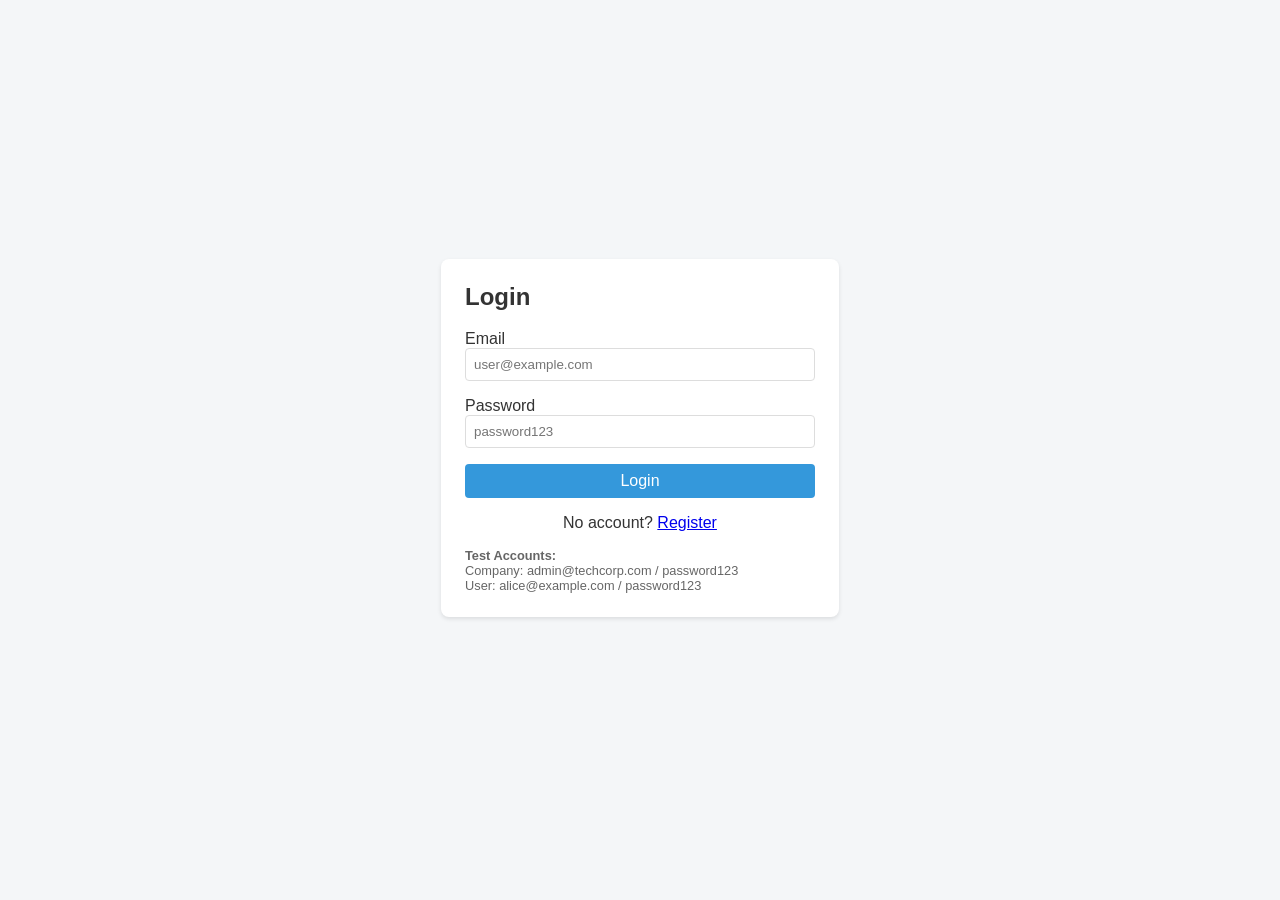
==== commit b1354f6a: "deployment (4)" ====
--- a/frontend/index.html
+++ b/frontend/index.html
@@ -4,7 +4,7 @@
 <head>
     <meta charset="UTF-8">
     <title>Login - Billing System</title>
-    <link rel="stylesheet" href="../style.css">
+    <link rel="stylesheet" href="style.css">
 </head>
 
 <body style="display:flex; justify-content:center; align-items:center; height:100vh;">
@@ -21,7 +21,7 @@
             <button type="submit" style="width:100%">Login</button>
         </form>
         <p style="text-align:center; margin-top:1rem;">
-            No account? <a href="register.html">Register</a>
+            No account? <a href="auth/register.html">Register</a>
         </p>
         <div style="margin-top: 1rem; font-size: 0.8rem; color: #666;">
             <strong>Test Accounts:</strong><br>
--- a/frontend/style.css
+++ b/frontend/style.css
@@ -0,0 +1,245 @@
+body {
+    font-family: 'Segoe UI', Tahoma, Geneva, Verdana, sans-serif;
+    margin: 0;
+    padding: 0;
+    background-color: #f4f6f8;
+    color: #333;
+}
+
+header {
+    background-color: #2c3e50;
+    color: white;
+    padding: 1rem;
+    display: flex;
+    justify-content: space-between;
+    align-items: center;
+}
+
+h1,
+h2 {
+    margin-top: 0;
+}
+
+.container {
+    max-width: 900px;
+    margin: 2rem auto;
+    padding: 0 1rem;
+}
+
+.card {
+    background: white;
+    padding: 1.5rem;
+    border-radius: 8px;
+    box-shadow: 0 2px 4px rgba(0, 0, 0, 0.1);
+    margin-bottom: 1.5rem;
+}
+
+button {
+    background-color: #3498db;
+    color: white;
+    border: none;
+    padding: 0.5rem 1rem;
+    border-radius: 4px;
+    cursor: pointer;
+    font-size: 1rem;
+}
+
+button:hover {
+    background-color: #2980b9;
+}
+
+button.secondary {
+    background-color: #95a5a6;
+}
+
+button.danger {
+    background-color: #e74c3c;
+}
+
+input,
+select {
+    padding: 0.5rem;
+    border: 1px solid #ddd;
+    border-radius: 4px;
+    margin-bottom: 1rem;
+    width: 100%;
+    box-sizing: border-box;
+}
+
+table {
+    width: 100%;
+    border-collapse: collapse;
+}
+
+th,
+td {
+    text-align: left;
+    padding: 0.75rem;
+    border-bottom: 1px solid #eee;
+}
+
+th {
+    background-color: #f8f9fa;
+}
+
+.navbar a {
+    color: white;
+    text-decoration: none;
+    margin-left: 1rem;
+}
+
+.status-active {
+    color: #27ae60;
+    font-weight: bold;
+}
+
+.status-pending {
+    color: #f39c12;
+    font-weight: bold;
+}
+
+.status-expired {
+    color: #c0392b;
+    font-weight: bold;
+}
+
+/* Dashboard Layout */
+.dashboard-layout {
+    display: flex;
+    min-height: 100vh;
+}
+
+/* Sidebar Styles */
+.sidebar {
+    width: 250px;
+    background-color: #2c3e50;
+    color: white;
+    transition: width 0.3s ease;
+    overflow: hidden;
+    display: flex;
+    flex-direction: column;
+    flex-shrink: 0;
+}
+
+.sidebar.retracted {
+    width: 70px;
+    /* Slightly wider for comfort */
+}
+
+.sidebar-header {
+    padding: 1rem;
+    display: flex;
+    align-items: center;
+    justify-content: space-between;
+    border-bottom: 1px solid #34495e;
+    min-height: 60px;
+    box-sizing: border-box;
+}
+
+.sidebar.retracted .sidebar-header {
+    justify-content: center;
+    padding: 1rem 0;
+}
+
+.sidebar-toggle {
+    background: transparent;
+    border: none;
+    color: white;
+    font-size: 1.5rem;
+    cursor: pointer;
+    padding: 0;
+    width: 40px;
+    height: 40px;
+    display: flex;
+    align-items: center;
+    justify-content: center;
+    border-radius: 8px;
+    transition: background 0.2s;
+}
+
+.sidebar-toggle:hover {
+    background: rgba(255, 255, 255, 0.1);
+}
+
+.sidebar-title {
+    font-weight: bold;
+    white-space: nowrap;
+    opacity: 1;
+    transition: opacity 0.2s, display 0.2s;
+}
+
+.sidebar.retracted .sidebar-title {
+    display: none;
+}
+
+.sidebar-nav {
+    flex-grow: 1;
+    padding-top: 1rem;
+}
+
+.nav-item {
+    display: flex;
+    align-items: center;
+    padding: 0.75rem 1rem;
+    cursor: pointer;
+    transition: background 0.2s;
+    white-space: nowrap;
+}
+
+.nav-item:hover {
+    background-color: #34495e;
+}
+
+.nav-item.active {
+    background-color: #3498db;
+    border-left: 4px solid #fff;
+}
+
+.sidebar.retracted .nav-item {
+    justify-content: center;
+    padding: 0.75rem 0;
+}
+
+.nav-icon {
+    width: 24px;
+    margin-right: 1rem;
+    text-align: center;
+    font-size: 1.2rem;
+    transition: margin 0.2s;
+}
+
+.sidebar.retracted .nav-icon {
+    margin-right: 0;
+}
+
+.nav-text {
+    opacity: 1;
+    transition: opacity 0.2s;
+}
+
+.sidebar.retracted .nav-text {
+    display: none;
+}
+
+/* Main Content Area */
+.main-content {
+    flex-grow: 1;
+    padding: 2rem;
+    background-color: #f4f6f8;
+    overflow-y: auto;
+}
+
+.tab-content {
+    display: none;
+}
+
+.tab-content.active {
+    display: block;
+}
+
+/* Utility classes */
+.flex-between {
+    display: flex;
+    justify-content: space-between;
+    align-items: center;
+}
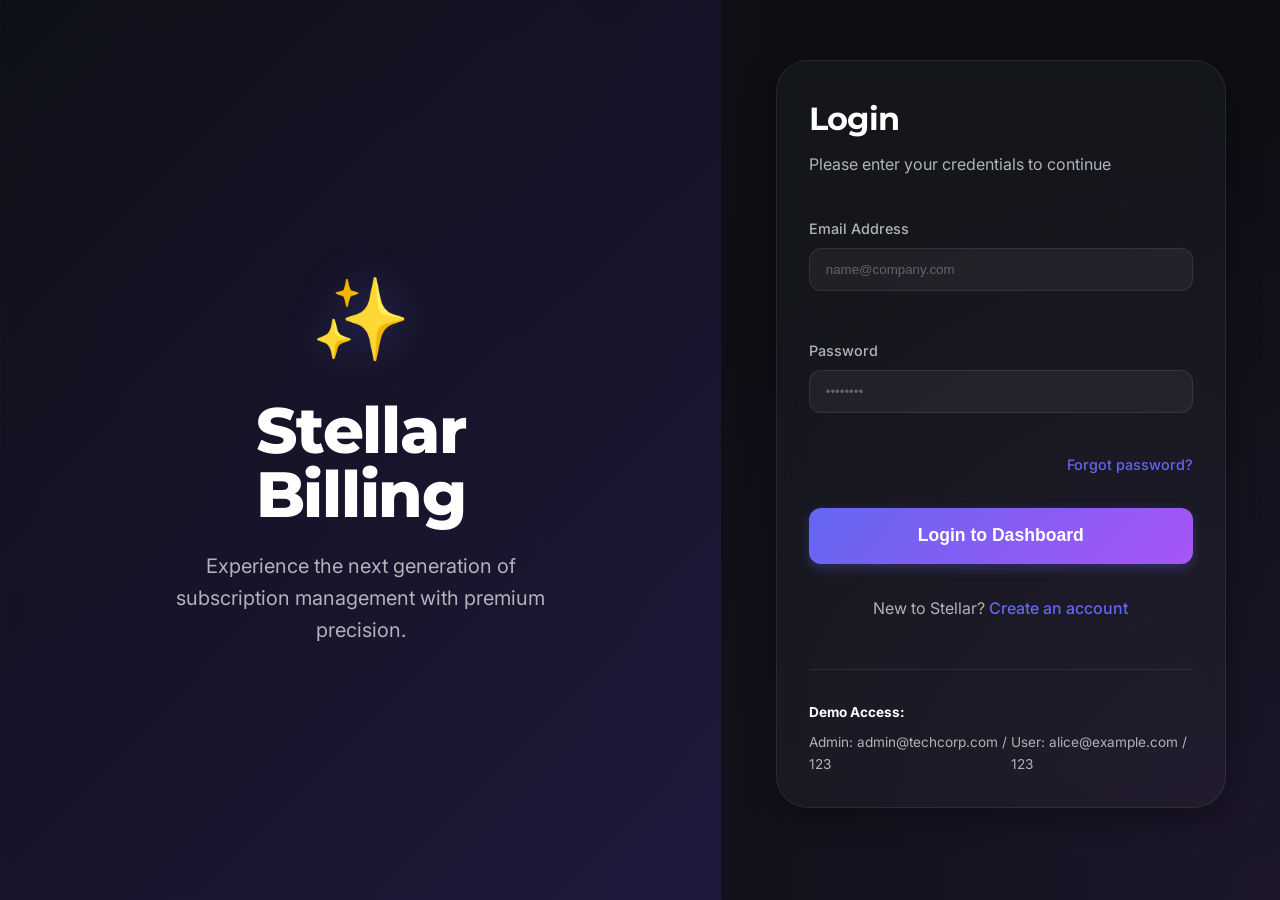
==== commit 610dd5c1: "imporved ui with stitch v1" ====
--- a/frontend/index.html
+++ b/frontend/index.html
@@ -3,30 +3,67 @@
 
 <head>
     <meta charset="UTF-8">
-    <title>Login - Billing System</title>
+    <meta name="viewport" content="width=device-width, initial-scale=1.0">
+    <title>Login - Stellar Billing</title>
     <link rel="stylesheet" href="style.css">
 </head>
 
-<body style="display:flex; justify-content:center; align-items:center; height:100vh;">
+<body>
+    <div class="dashboard-layout" style="display: flex;">
+        <!-- Left Side: Branding/Illustration -->
+        <div style="flex: 1.2; background: linear-gradient(135deg, rgba(13, 15, 20, 0.8) 0%, rgba(26, 20, 46, 0.8) 50%, rgba(37, 27, 69, 0.8) 100%), url('https://lh3.googleusercontent.com/aida-public/[base64]'); background-size: cover; background-position: center; display: flex; flex-direction: column; justify-content: center; align-items: center; padding: 4rem; position: relative; overflow: hidden;"
+            class="branding-section">
 
-    <div class="card" style="width: 350px;">
-        <h2>Login</h2>
-        <form id="loginForm">
-            <label>Email</label>
-            <input type="email" id="email" required placeholder="user@example.com">
+            <div style="z-index: 10; text-align: center;">
+                <div style="font-size: 5rem; margin-bottom: 1rem; filter: drop-shadow(0 0 20px var(--accent-glow));">✨
+                </div>
+                <h1 style="font-size: 4rem; font-weight: 800; margin-bottom: 1.5rem; line-height: 1;">Stellar<br>Billing
+                </h1>
+                <p style="font-size: 1.25rem; color: var(--text-secondary); max-width: 400px;">Experience the next
+                    generation of subscription management with premium precision.</p>
+            </div>
+        </div>
 
-            <label>Password</label>
-            <input type="password" id="password" required placeholder="password123">
+        <!-- Right Side: Login Form -->
+        <div style="flex: 1; display: flex; justify-content: center; align-items: center; padding: 2rem;">
+            <div class="card" style="width: 100%; max-width: 450px; border-radius: 32px;">
+                <h2 style="margin-bottom: 0.5rem; font-size: 2rem;">Login</h2>
+                <p style="color: var(--text-secondary); margin-bottom: 2.5rem;">Please enter your credentials to
+                    continue</p>
 
-            <button type="submit" style="width:100%">Login</button>
-        </form>
-        <p style="text-align:center; margin-top:1rem;">
-            No account? <a href="auth/register.html">Register</a>
-        </p>
-        <div style="margin-top: 1rem; font-size: 0.8rem; color: #666;">
-            <strong>Test Accounts:</strong><br>
-            Company: admin@techcorp.com / password123<br>
-            User: alice@example.com / password123
+                <form id="loginForm">
+                    <div style="margin-bottom: 1.5rem;">
+                        <label>Email Address</label>
+                        <input type="email" id="email" required placeholder="name@company.com">
+                    </div>
+
+                    <div style="margin-bottom: 1rem;">
+                        <label>Password</label>
+                        <input type="password" id="password" required placeholder="••••••••">
+                    </div>
+
+                    <div style="display: flex; justify-content: flex-end; margin-bottom: 2rem;">
+                        <a href="#" style="font-size: 0.9rem;">Forgot password?</a>
+                    </div>
+
+                    <button type="submit" style="width: 100%; height: 56px; font-size: 1.1rem;">
+                        Login to Dashboard
+                    </button>
+                </form>
+
+                <p style="text-align: center; margin-top: 2rem; color: var(--text-secondary);">
+                    New to Stellar? <a href="auth/register.html">Create an account</a>
+                </p>
+
+                <div
+                    style="margin-top: 3rem; padding-top: 2rem; border-top: 1px solid var(--card-border); font-size: 0.85rem; color: var(--text-secondary);">
+                    <strong style="color: white; display: block; margin-bottom: 0.5rem;">Demo Access:</strong>
+                    <div style="display: flex; justify-content: space-between;">
+                        <span>Admin: admin@techcorp.com / 123</span>
+                        <span>User: alice@example.com / 123</span>
+                    </div>
+                </div>
+            </div>
         </div>
     </div>
 
@@ -44,7 +81,7 @@
                     body: JSON.stringify({ email, password })
                 });
 
-                if (!res.ok) throw new Error('Login failed');
+                if (!res.ok) throw new Error('Login failed. Please check your credentials.');
 
                 const user = await res.json();
                 localStorage.setItem('user', JSON.stringify(user));
--- a/frontend/style.css
+++ b/frontend/style.css
@@ -1,232 +1,337 @@
-body {
-    font-family: 'Segoe UI', Tahoma, Geneva, Verdana, sans-serif;
+@import url('https://fonts.googleapis.com/css2?family=Inter:wght@300;400;500;600;700&family=Montserrat:wght@600;700;800&display=swap');
+
+:root {
+    --bg-color: #0d0f14;
+    --card-bg: rgba(255, 255, 255, 0.03);
+    --card-border: rgba(255, 255, 255, 0.08);
+    --text-primary: #ffffff;
+    --text-secondary: #b0b3b8;
+    --accent-primary: #6366f1;
+    /* Indigo */
+    --accent-secondary: #a855f7;
+    /* Violet */
+    --accent-glow: rgba(99, 102, 241, 0.3);
+    --sidebar-bg: rgba(13, 15, 20, 0.95);
+    --success: #10b981;
+    --warning: #f59e0b;
+    --danger: #ef4444;
+    --glass-blur: blur(16px);
+}
+
+* {
+    box-sizing: border-box;
     margin: 0;
     padding: 0;
-    background-color: #f4f6f8;
-    color: #333;
-}
-
-header {
-    background-color: #2c3e50;
-    color: white;
-    padding: 1rem;
-    display: flex;
-    justify-content: space-between;
-    align-items: center;
+}
+
+body {
+    font-family: 'Inter', sans-serif;
+    background-color: var(--bg-color);
+    background-image:
+        radial-gradient(circle at 0% 0%, rgba(99, 102, 241, 0.1) 0%, transparent 50%),
+        radial-gradient(circle at 100% 100%, rgba(168, 85, 247, 0.1) 0%, transparent 50%);
+    color: var(--text-primary);
+    line-height: 1.6;
+    min-height: 100vh;
 }
 
 h1,
-h2 {
-    margin-top: 0;
-}
-
-.container {
-    max-width: 900px;
-    margin: 2rem auto;
-    padding: 0 1rem;
-}
-
+h2,
+h3 {
+    font-family: 'Montserrat', sans-serif;
+    letter-spacing: -0.02em;
+}
+
+/* Glassmorphism Card */
 .card {
-    background: white;
-    padding: 1.5rem;
-    border-radius: 8px;
-    box-shadow: 0 2px 4px rgba(0, 0, 0, 0.1);
-    margin-bottom: 1.5rem;
-}
-
+    background: var(--card-bg);
+    backdrop-filter: var(--glass-blur);
+    -webkit-backdrop-filter: var(--glass-blur);
+    border: 1px solid var(--card-border);
+    border-radius: 24px;
+    padding: 2rem;
+    box-shadow: 0 8px 32px 0 rgba(0, 0, 0, 0.37);
+    margin-bottom: 2rem;
+    transition: transform 0.3s ease, border-color 0.3s ease;
+}
+
+.card:hover {
+    border-color: rgba(255, 255, 255, 0.15);
+}
+
+/* Premium Buttons */
 button {
-    background-color: #3498db;
+    background: linear-gradient(135deg, var(--accent-primary), var(--accent-secondary));
     color: white;
     border: none;
-    padding: 0.5rem 1rem;
-    border-radius: 4px;
+    padding: 0.8rem 1.5rem;
+    border-radius: 12px;
+    font-weight: 600;
     cursor: pointer;
-    font-size: 1rem;
+    transition: all 0.3s cubic-bezier(0.4, 0, 0.2, 1);
+    box-shadow: 0 4px 12px var(--accent-glow);
+    display: flex;
+    align-items: center;
+    justify-content: center;
+    gap: 0.5rem;
 }
 
 button:hover {
-    background-color: #2980b9;
+    transform: translateY(-2px);
+    box-shadow: 0 8px 24px var(--accent-glow);
+    filter: brightness(1.1);
 }
 
 button.secondary {
-    background-color: #95a5a6;
-}
-
-button.danger {
-    background-color: #e74c3c;
-}
-
-input,
-select {
-    padding: 0.5rem;
-    border: 1px solid #ddd;
-    border-radius: 4px;
-    margin-bottom: 1rem;
+    background: rgba(255, 255, 255, 0.05);
+    border: 1px solid var(--card-border);
+    box-shadow: none;
+}
+
+button.secondary:hover {
+    background: rgba(255, 255, 255, 0.1);
+}
+
+/* Inputs with soft glow */
+input {
+    background: rgba(255, 255, 255, 0.05);
+    border: 1px solid var(--card-border);
+    border-radius: 12px;
+    padding: 0.8rem 1rem;
+    color: white;
     width: 100%;
-    box-sizing: border-box;
-}
-
+    margin-bottom: 1.5rem;
+    transition: all 0.3s ease;
+}
+
+input:focus {
+    outline: none;
+    border-color: var(--accent-primary);
+    background: rgba(255, 255, 255, 0.08);
+    box-shadow: 0 0 0 4px var(--accent-glow);
+}
+
+input::placeholder {
+    color: rgba(255, 255, 255, 0.3);
+}
+
+label {
+    display: block;
+    margin-bottom: 0.5rem;
+    font-size: 0.9rem;
+    font-weight: 500;
+    color: var(--text-secondary);
+}
+
+/* Table Redesign */
 table {
     width: 100%;
-    border-collapse: collapse;
-}
-
-th,
+    border-collapse: separate;
+    border-spacing: 0 0.5rem;
+}
+
+th {
+    text-align: left;
+    padding: 1rem;
+    color: var(--text-secondary);
+    font-weight: 500;
+    font-size: 0.85rem;
+    text-transform: uppercase;
+    letter-spacing: 0.05em;
+}
+
 td {
-    text-align: left;
-    padding: 0.75rem;
-    border-bottom: 1px solid #eee;
-}
-
-th {
-    background-color: #f8f9fa;
-}
-
-.navbar a {
-    color: white;
-    text-decoration: none;
-    margin-left: 1rem;
-}
-
-.status-active {
-    color: #27ae60;
-    font-weight: bold;
+    padding: 1.2rem 1rem;
+    background: rgba(255, 255, 255, 0.02);
+    border-top: 1px solid var(--card-border);
+    border-bottom: 1px solid var(--card-border);
+}
+
+td:first-child {
+    border-left: 1px solid var(--card-border);
+    border-top-left-radius: 12px;
+    border-bottom-left-radius: 12px;
+}
+
+td:last-child {
+    border-right: 1px solid var(--card-border);
+    border-top-right-radius: 12px;
+    border-bottom-right-radius: 12px;
+}
+
+/* Status Badges */
+[class^="status-"] {
+    padding: 0.4rem 0.8rem;
+    border-radius: 99px;
+    font-size: 0.75rem;
+    font-weight: 700;
+    text-transform: uppercase;
+}
+
+.status-active,
+.status-paid,
+.status-success {
+    background: rgba(16, 185, 129, 0.1);
+    color: var(--success);
 }
 
 .status-pending {
-    color: #f39c12;
-    font-weight: bold;
-}
-
-.status-expired {
-    color: #c0392b;
-    font-weight: bold;
-}
-
-/* Dashboard Layout */
+    background: rgba(245, 158, 11, 0.1);
+    color: var(--warning);
+}
+
+.status-expired,
+.status-failed {
+    background: rgba(239, 68, 68, 0.1);
+    color: var(--danger);
+}
+
+/* Sidebar Layout Overhaul */
 .dashboard-layout {
     display: flex;
-    min-height: 100vh;
-}
-
-/* Sidebar Styles */
+    height: 100vh;
+    overflow: hidden;
+}
+
 .sidebar {
-    width: 250px;
-    background-color: #2c3e50;
-    color: white;
-    transition: width 0.3s ease;
-    overflow: hidden;
+    width: 280px;
+    background: var(--sidebar-bg);
+    border-right: 1px solid var(--card-border);
     display: flex;
     flex-direction: column;
-    flex-shrink: 0;
+    transition: width 0.3s cubic-bezier(0.4, 0, 0.2, 1);
+    z-index: 100;
 }
 
 .sidebar.retracted {
-    width: 70px;
-    /* Slightly wider for comfort */
+    width: 80px;
 }
 
 .sidebar-header {
-    padding: 1rem;
+    padding: 2rem;
     display: flex;
     align-items: center;
     justify-content: space-between;
-    border-bottom: 1px solid #34495e;
-    min-height: 60px;
-    box-sizing: border-box;
-}
-
-.sidebar.retracted .sidebar-header {
-    justify-content: center;
-    padding: 1rem 0;
+}
+
+.sidebar-title {
+    font-family: 'Montserrat', sans-serif;
+    font-weight: 800;
+    font-size: 1.5rem;
+    background: linear-gradient(to right, #fff, #b0b3b8);
+    -webkit-background-clip: text;
+    background-clip: text;
+    -webkit-text-fill-color: transparent;
 }
 
 .sidebar-toggle {
-    background: transparent;
+    background: rgba(255, 255, 255, 0.05);
     border: none;
+    padding: 0.5rem;
+    border-radius: 8px;
     color: white;
-    font-size: 1.5rem;
     cursor: pointer;
-    padding: 0;
-    width: 40px;
-    height: 40px;
+    box-shadow: none;
+}
+
+.sidebar-nav {
+    flex-grow: 1;
+    padding: 1rem;
+}
+
+.nav-item {
     display: flex;
     align-items: center;
-    justify-content: center;
-    border-radius: 8px;
-    transition: background 0.2s;
-}
-
-.sidebar-toggle:hover {
-    background: rgba(255, 255, 255, 0.1);
-}
-
-.sidebar-title {
-    font-weight: bold;
-    white-space: nowrap;
-    opacity: 1;
-    transition: opacity 0.2s, display 0.2s;
-}
-
+    padding: 1rem;
+    border-radius: 12px;
+    margin-bottom: 0.5rem;
+    transition: all 0.2s ease;
+    cursor: pointer;
+    color: var(--text-secondary);
+}
+
+.nav-item:hover {
+    background: rgba(255, 255, 255, 0.05);
+    color: white;
+}
+
+.nav-item.active {
+    background: rgba(99, 102, 241, 0.1);
+    color: var(--accent-primary);
+    position: relative;
+}
+
+.nav-item.active::after {
+    content: '';
+    position: absolute;
+    right: 0;
+    width: 4px;
+    height: 20px;
+    background: var(--accent-primary);
+    border-radius: 4px 0 0 4px;
+}
+
+.nav-icon {
+    font-size: 1.2rem;
+    width: 24px;
+    margin-right: 1rem;
+}
+
+.sidebar.retracted .nav-text,
 .sidebar.retracted .sidebar-title {
     display: none;
 }
 
-.sidebar-nav {
-    flex-grow: 1;
-    padding-top: 1rem;
-}
-
-.nav-item {
-    display: flex;
-    align-items: center;
-    padding: 0.75rem 1rem;
-    cursor: pointer;
-    transition: background 0.2s;
-    white-space: nowrap;
-}
-
-.nav-item:hover {
-    background-color: #34495e;
-}
-
-.nav-item.active {
-    background-color: #3498db;
-    border-left: 4px solid #fff;
-}
-
 .sidebar.retracted .nav-item {
     justify-content: center;
-    padding: 0.75rem 0;
-}
-
-.nav-icon {
-    width: 24px;
-    margin-right: 1rem;
-    text-align: center;
-    font-size: 1.2rem;
-    transition: margin 0.2s;
 }
 
 .sidebar.retracted .nav-icon {
     margin-right: 0;
 }
 
-.nav-text {
-    opacity: 1;
-    transition: opacity 0.2s;
-}
-
-.sidebar.retracted .nav-text {
-    display: none;
-}
-
-/* Main Content Area */
+/* Main Content */
 .main-content {
     flex-grow: 1;
-    padding: 2rem;
-    background-color: #f4f6f8;
+    padding: 3rem;
     overflow-y: auto;
+    background: transparent;
+}
+
+header h1 {
+    font-size: 2.5rem;
+    margin-bottom: 0.5rem;
+}
+
+.user-profile {
+    background: var(--card-bg);
+    padding: 0.5rem 1rem;
+    border-radius: 16px;
+    border: 1px solid var(--card-border);
+}
+
+/* Links */
+a {
+    color: var(--accent-primary);
+    text-decoration: none;
+    font-weight: 500;
+}
+
+a:hover {
+    text-decoration: underline;
+}
+
+/* Animations */
+@keyframes fadeIn {
+    from {
+        opacity: 0;
+        transform: translateY(10px);
+    }
+
+    to {
+        opacity: 1;
+        transform: translateY(0);
+    }
 }
 
 .tab-content {
@@ -235,9 +340,10 @@
 
 .tab-content.active {
     display: block;
-}
-
-/* Utility classes */
+    animation: fadeIn 0.4s ease forwards;
+}
+
+/* Utilities */
 .flex-between {
     display: flex;
     justify-content: space-between;
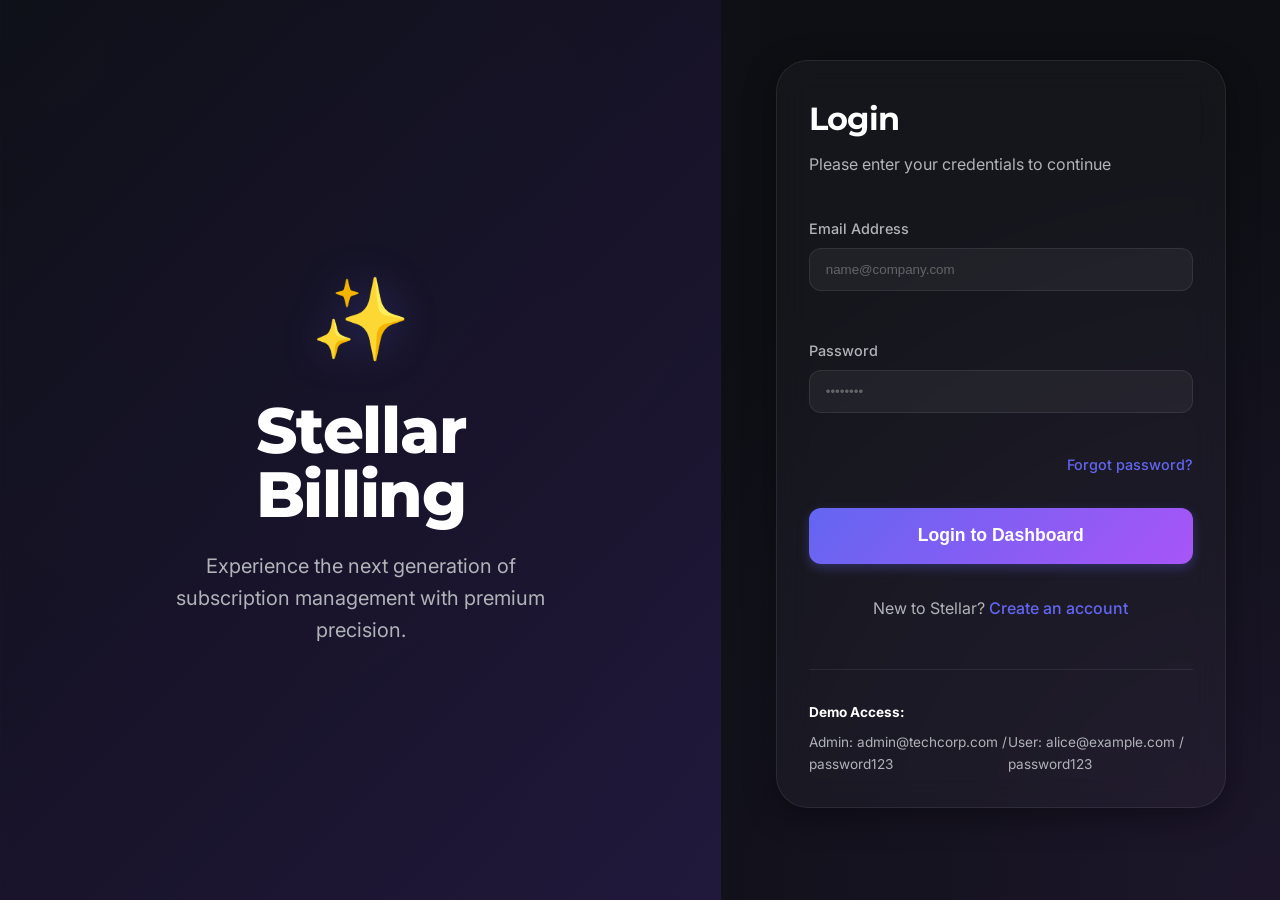
==== commit cfab9b3b: "minor improvements" ====
--- a/frontend/index.html
+++ b/frontend/index.html
@@ -59,8 +59,8 @@
                     style="margin-top: 3rem; padding-top: 2rem; border-top: 1px solid var(--card-border); font-size: 0.85rem; color: var(--text-secondary);">
                     <strong style="color: white; display: block; margin-bottom: 0.5rem;">Demo Access:</strong>
                     <div style="display: flex; justify-content: space-between;">
-                        <span>Admin: admin@techcorp.com / 123</span>
-                        <span>User: alice@example.com / 123</span>
+                        <span>Admin: admin@techcorp.com / password123</span>
+                        <span>User: alice@example.com / password123</span>
                     </div>
                 </div>
             </div>
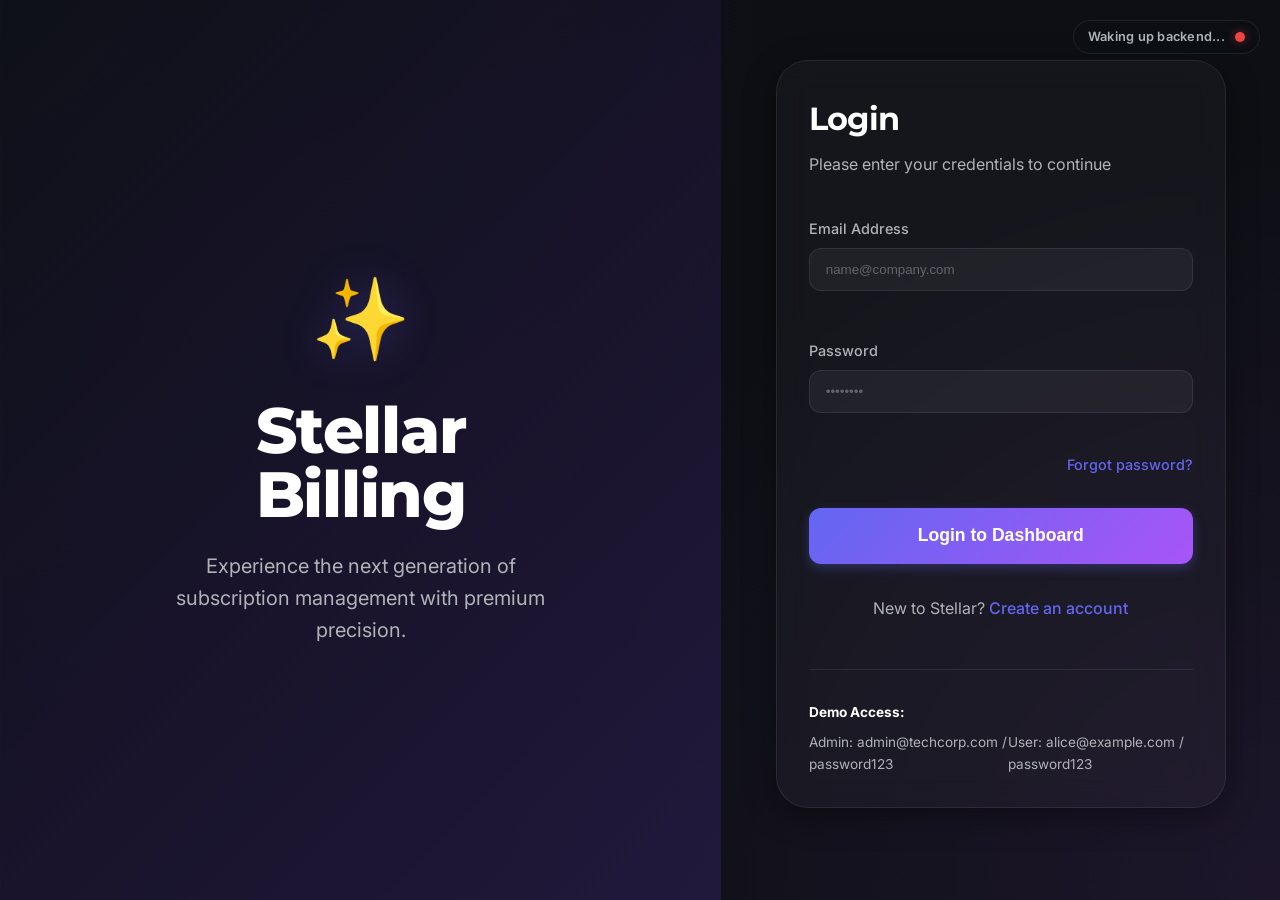
==== commit 498a67c0: "added a backend connection status widget" ====
--- a/frontend/index.html
+++ b/frontend/index.html
@@ -9,6 +9,16 @@
 </head>
 
 <body>
+    <div id="backend-status-container"
+        style="position: fixed; top: 20px; right: 20px; display: flex; align-items: center; gap: 10px; z-index: 9999; background: rgba(13, 15, 20, 0.6); padding: 6px 14px; border-radius: 20px; border: 1px solid var(--card-border); backdrop-filter: blur(8px); transition: all 0.4s ease;">
+        <span id="backend-text"
+            style="color: var(--text-secondary); font-size: 0.8rem; font-weight: 600; letter-spacing: 0.02em;">Waking up
+            backend...</span>
+        <div id="backend-status"
+            style="width: 10px; height: 10px; background: #ef4444; border-radius: 50%; box-shadow: 0 0 10px rgba(239, 68, 68, 0.5); transition: all 0.3s ease;">
+        </div>
+    </div>
+
     <div class="dashboard-layout" style="display: flex;">
         <!-- Left Side: Branding/Illustration -->
         <div style="flex: 1.2; background: linear-gradient(135deg, rgba(13, 15, 20, 0.8) 0%, rgba(26, 20, 46, 0.8) 50%, rgba(37, 27, 69, 0.8) 100%), url('https://lh3.googleusercontent.com/aida-public/[base64]'); background-size: cover; background-position: center; display: flex; flex-direction: column; justify-content: center; align-items: center; padding: 4rem; position: relative; overflow: hidden;"
@@ -69,6 +79,49 @@
 
     <script src="./config.js"></script>
     <script>
+        const wait = (ms) => new Promise(resolve => setTimeout(resolve, ms));
+
+        async function checkBackend(maxRetries = 20) {
+            let attempts = 0;
+            const statusIndicator = document.getElementById('backend-status');
+            const statusText = document.getElementById('backend-text');
+
+            while (attempts < maxRetries) {
+                try {
+                    const response = await fetch(`${API_URL}/auth/ping`, {
+                        method: 'GET',
+                        headers: { 'Content-Type': 'application/json' },
+                    });
+
+                    if (response.ok) {
+                        console.log("Welcome to Stellar!");
+                        statusIndicator.style.background = '#22c55e'; // Green
+                        statusIndicator.style.boxShadow = '0 0 10px rgba(34, 197, 94, 0.5)';
+                        statusText.textContent = 'Backend connected!';
+                        statusText.style.color = '#22c55e';
+                        return true;
+                    }
+                } catch (error) {
+                    console.log('Connection failed, retrying...');
+                    statusIndicator.style.background = '#ef4444'; // Red
+                    statusIndicator.style.boxShadow = '0 0 10px rgba(239, 68, 68, 0.5)';
+                    statusText.textContent = 'Waking up backend...';
+                    statusText.style.color = 'var(--text-secondary)';
+                }
+
+                attempts++;
+                console.log(`Backend not ready. Attempt ${attempts}/${maxRetries}. Retrying in 5s...`);
+                await wait(5000);
+            }
+
+            statusText.textContent = 'Backend offline';
+            statusText.style.color = '#ef4444';
+            console.error('Max retries reached. System offline.');
+            return false;
+        }
+
+        checkBackend();
+
         document.getElementById('loginForm').addEventListener('submit', async (e) => {
             e.preventDefault();
             const email = document.getElementById('email').value;
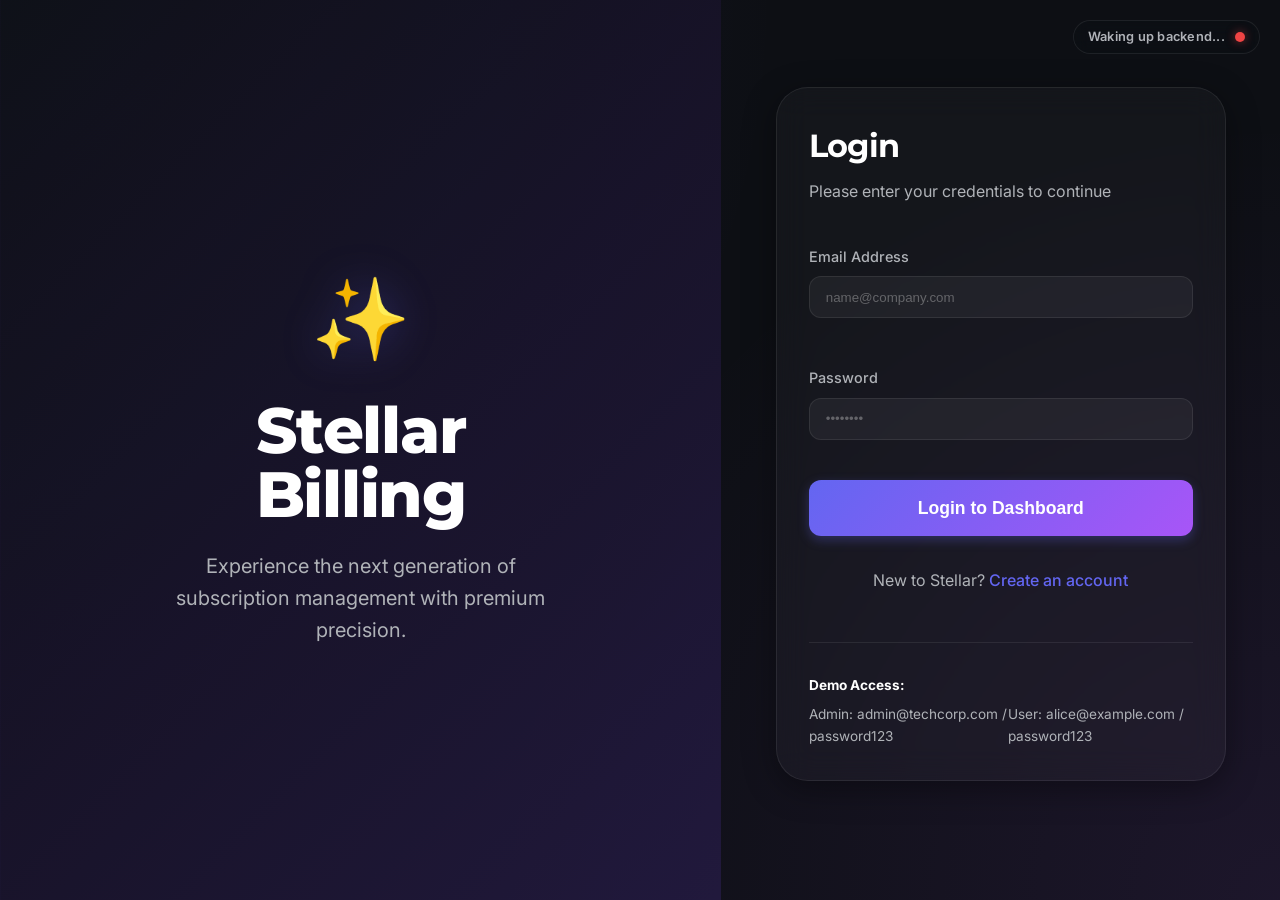
==== commit b7b1acf5: "ui polish" ====
--- a/frontend/index.html
+++ b/frontend/index.html
@@ -50,10 +50,6 @@
                     <div style="margin-bottom: 1rem;">
                         <label>Password</label>
                         <input type="password" id="password" required placeholder="••••••••">
-                    </div>
-
-                    <div style="display: flex; justify-content: flex-end; margin-bottom: 2rem;">
-                        <a href="#" style="font-size: 0.9rem;">Forgot password?</a>
                     </div>
 
                     <button type="submit" style="width: 100%; height: 56px; font-size: 1.1rem;">
